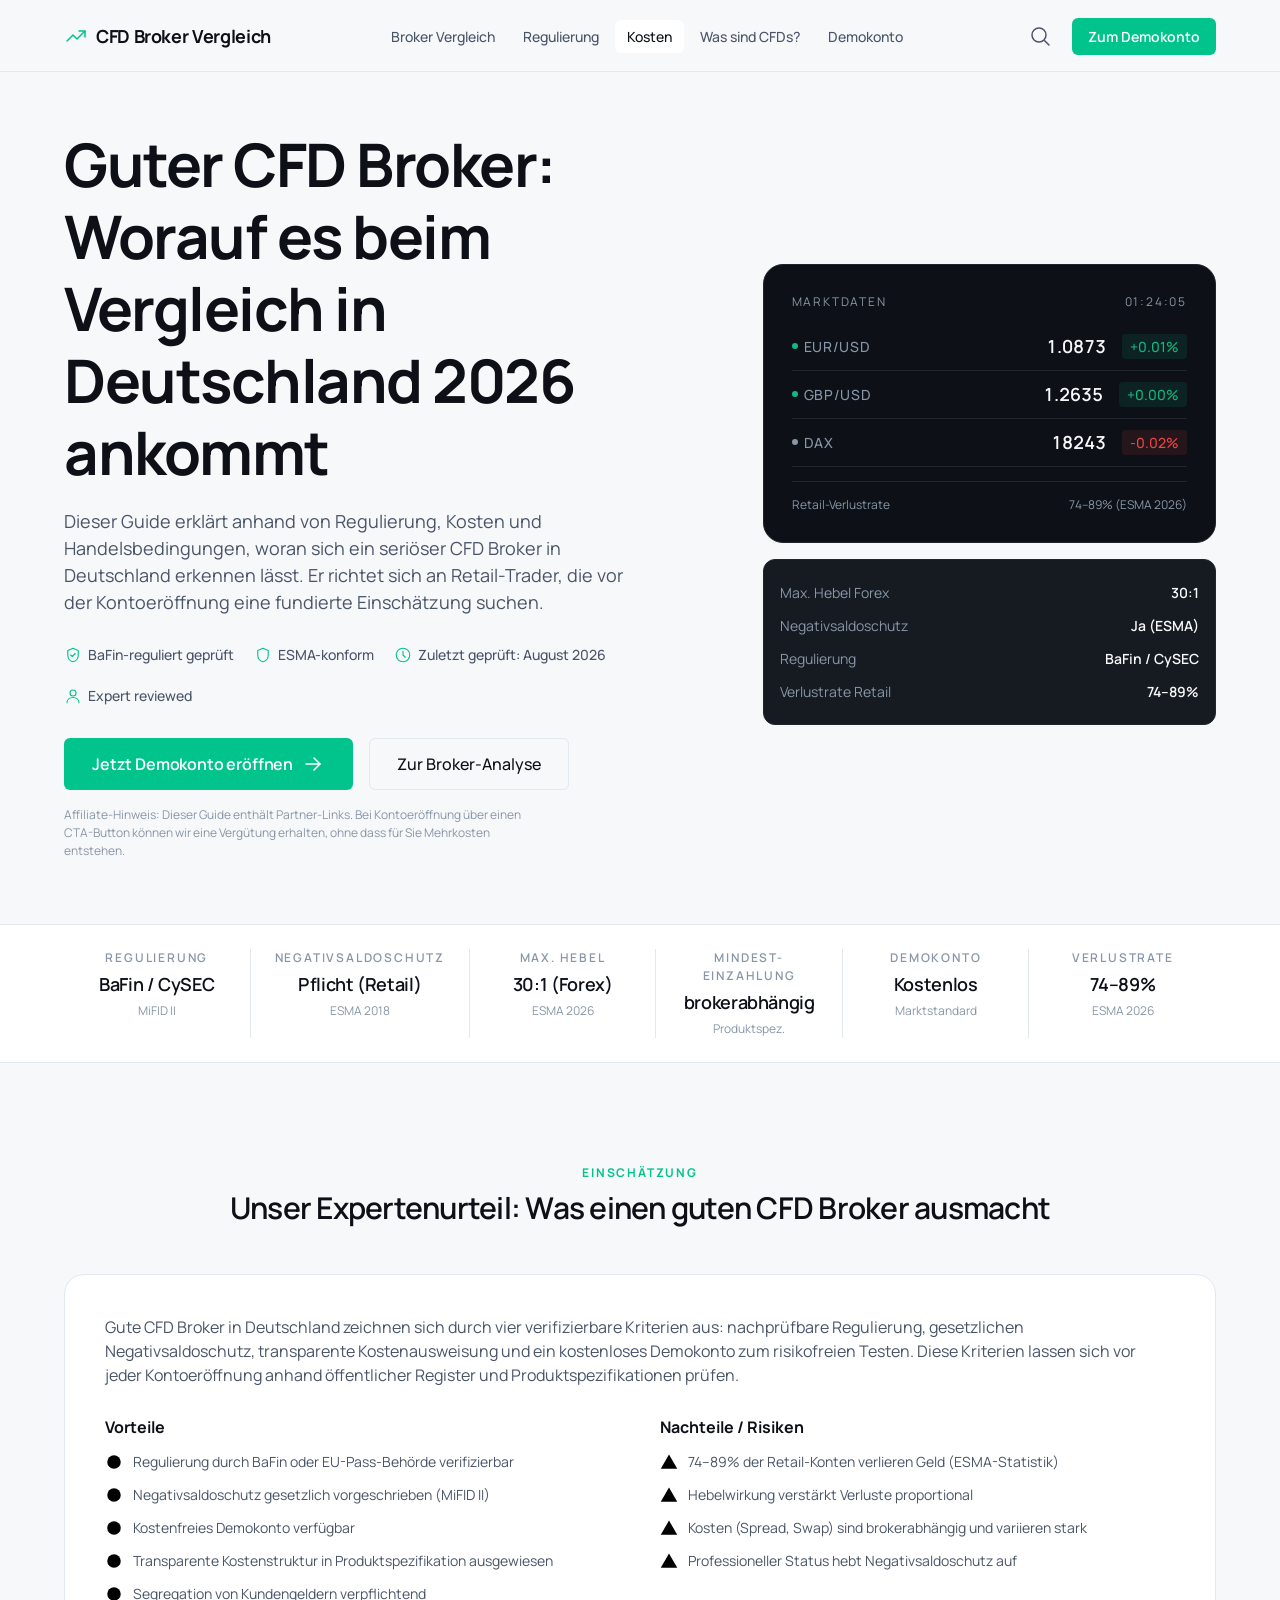
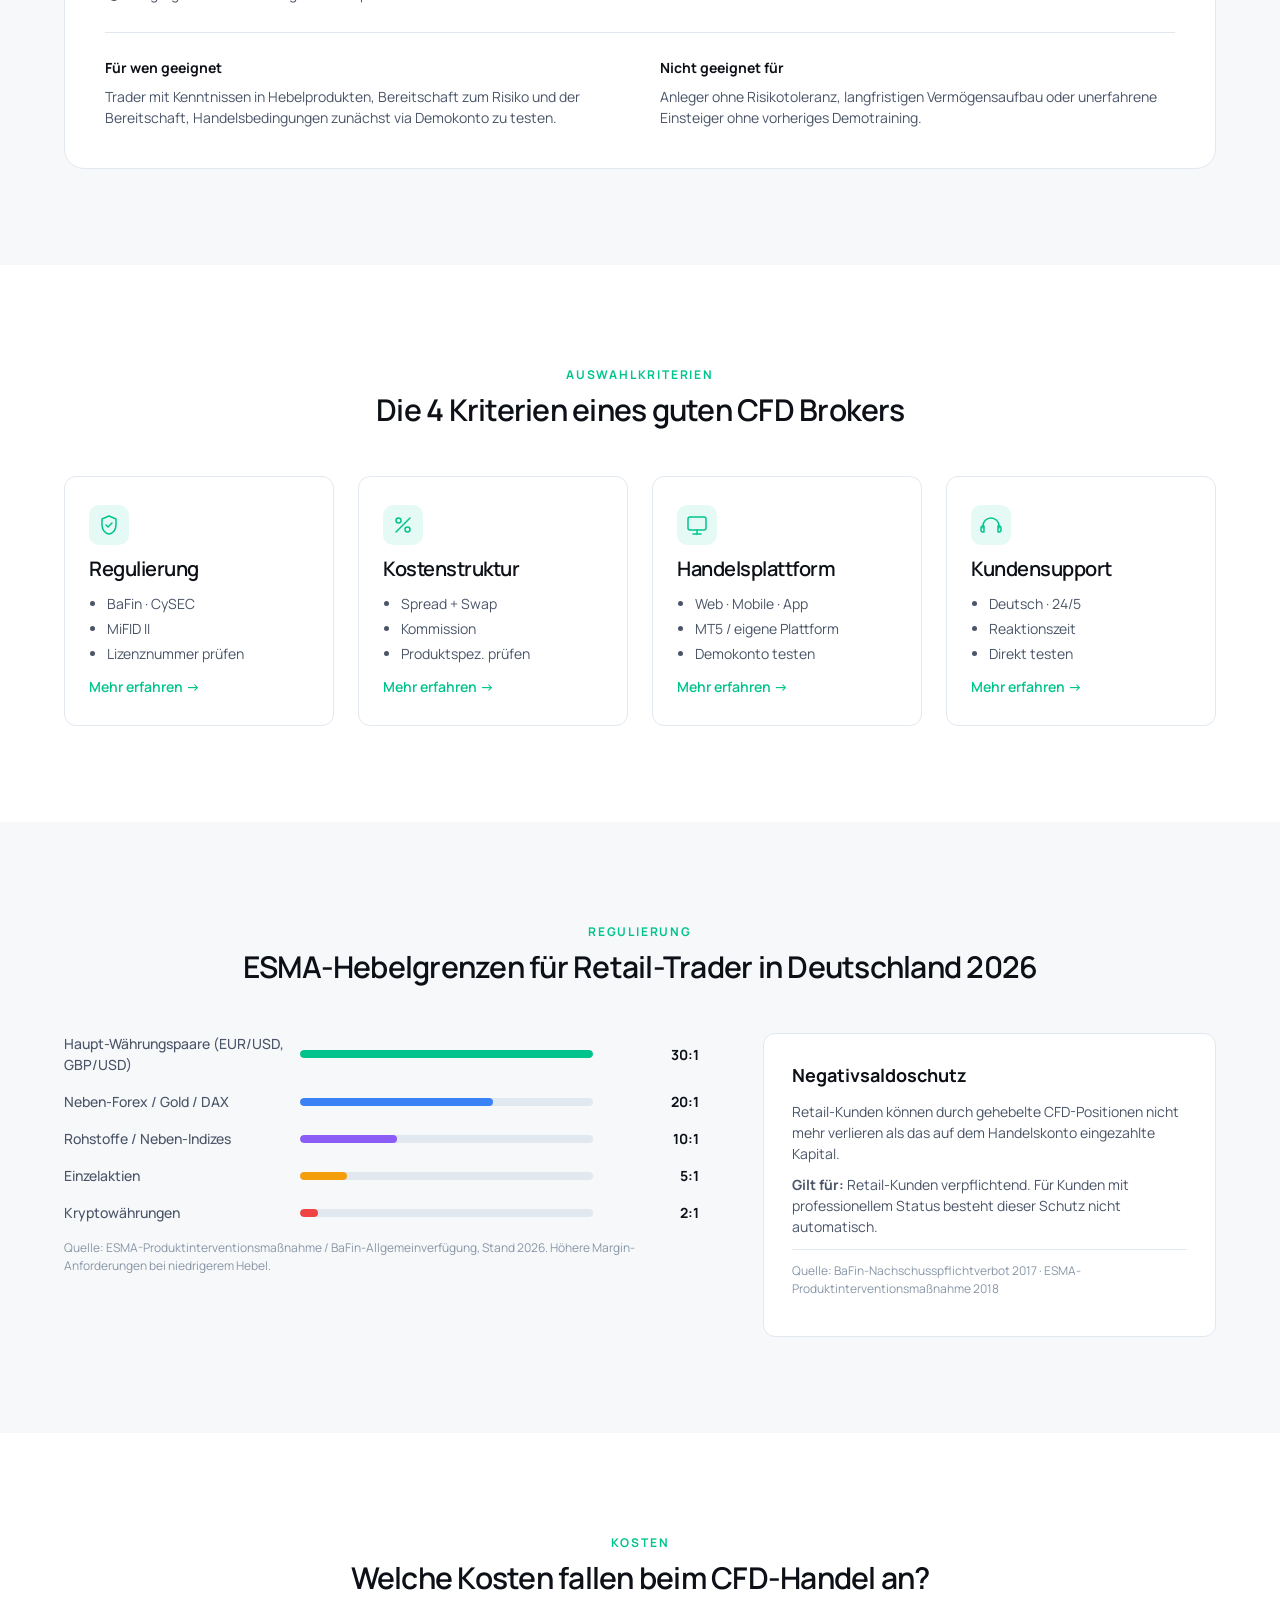
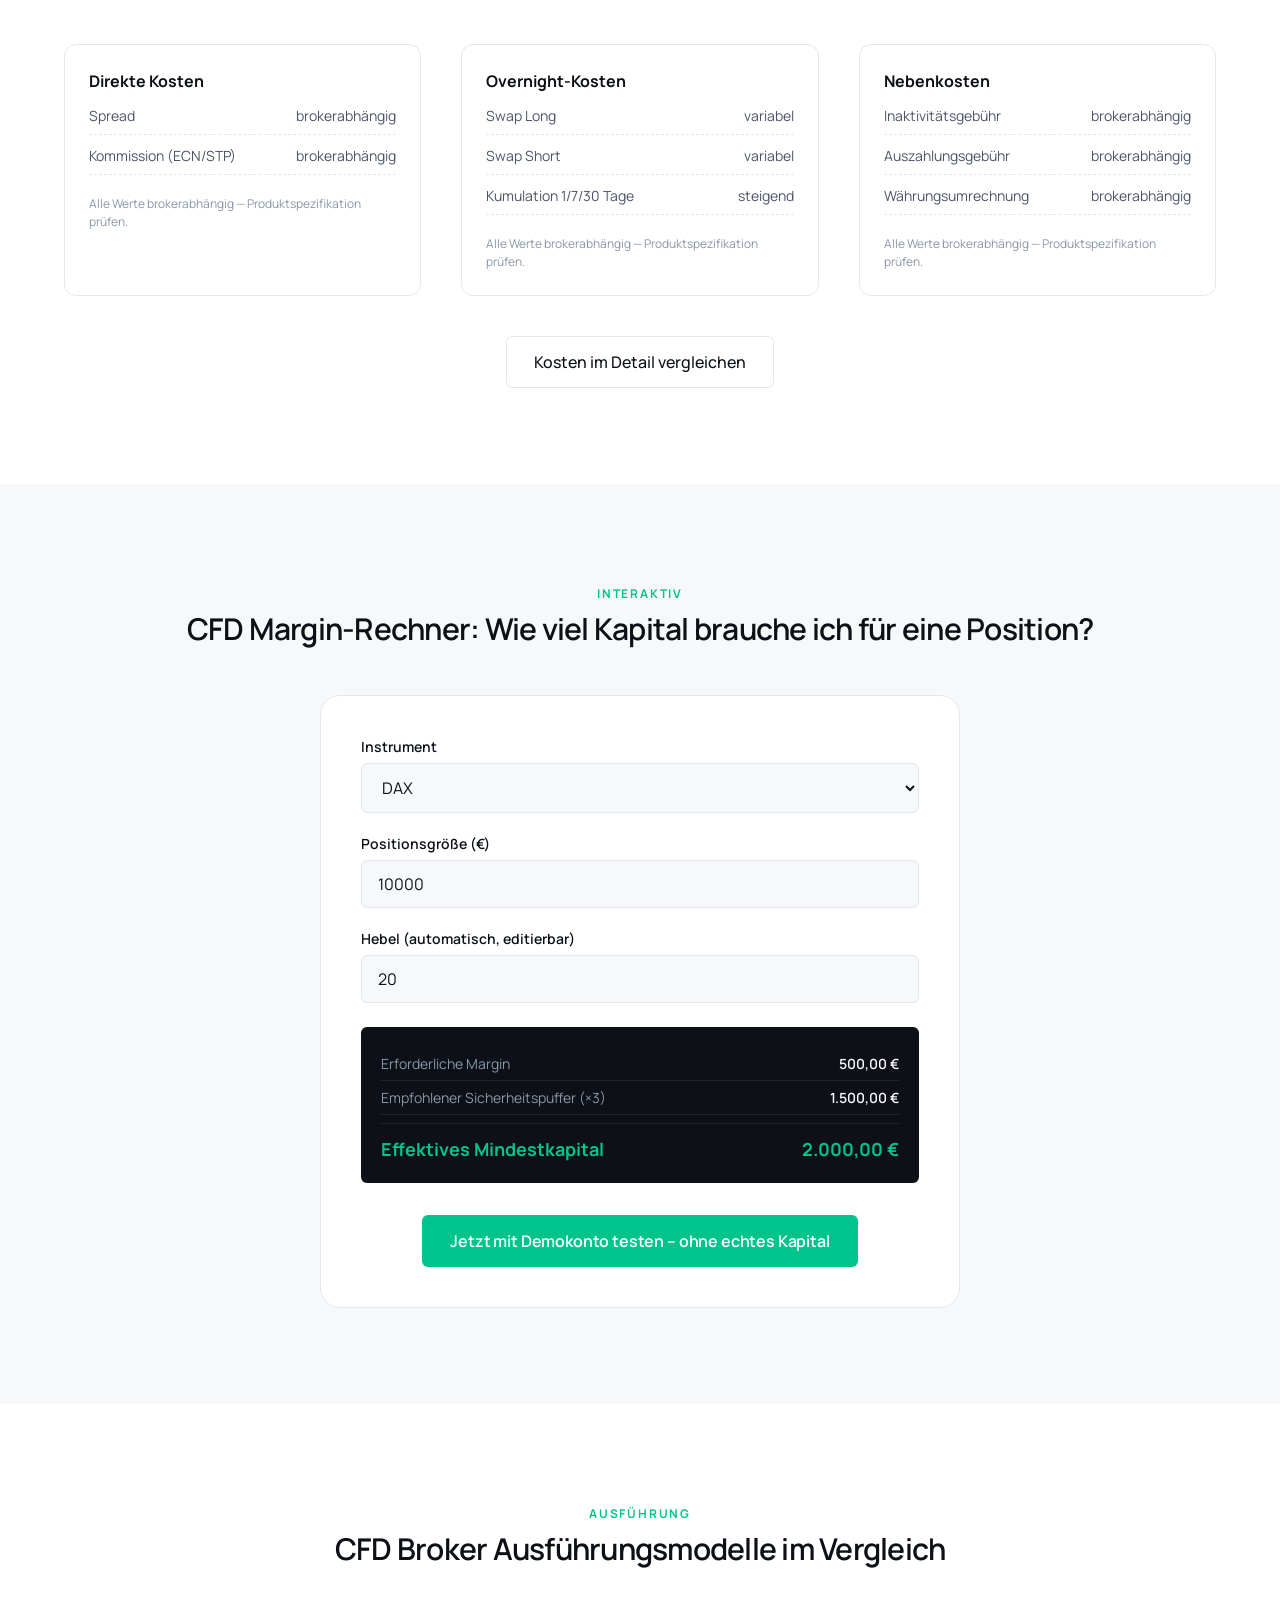
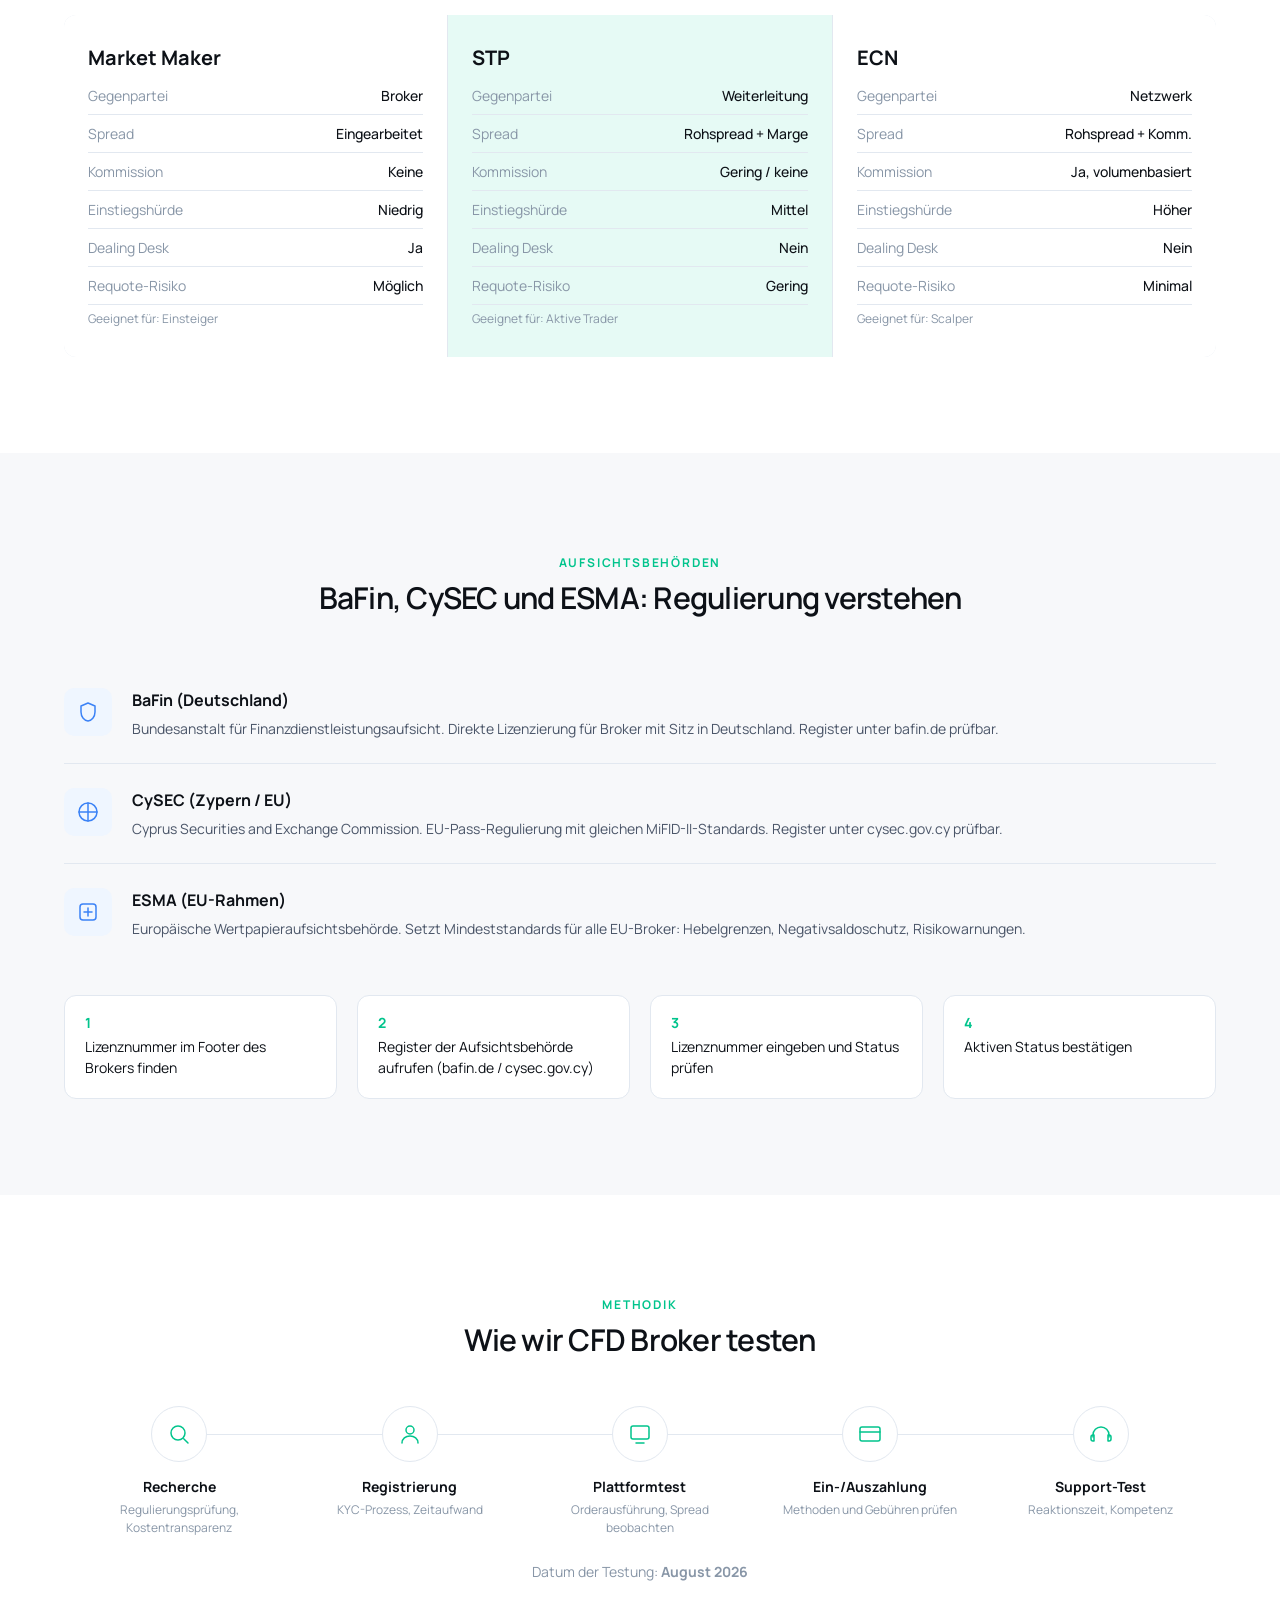
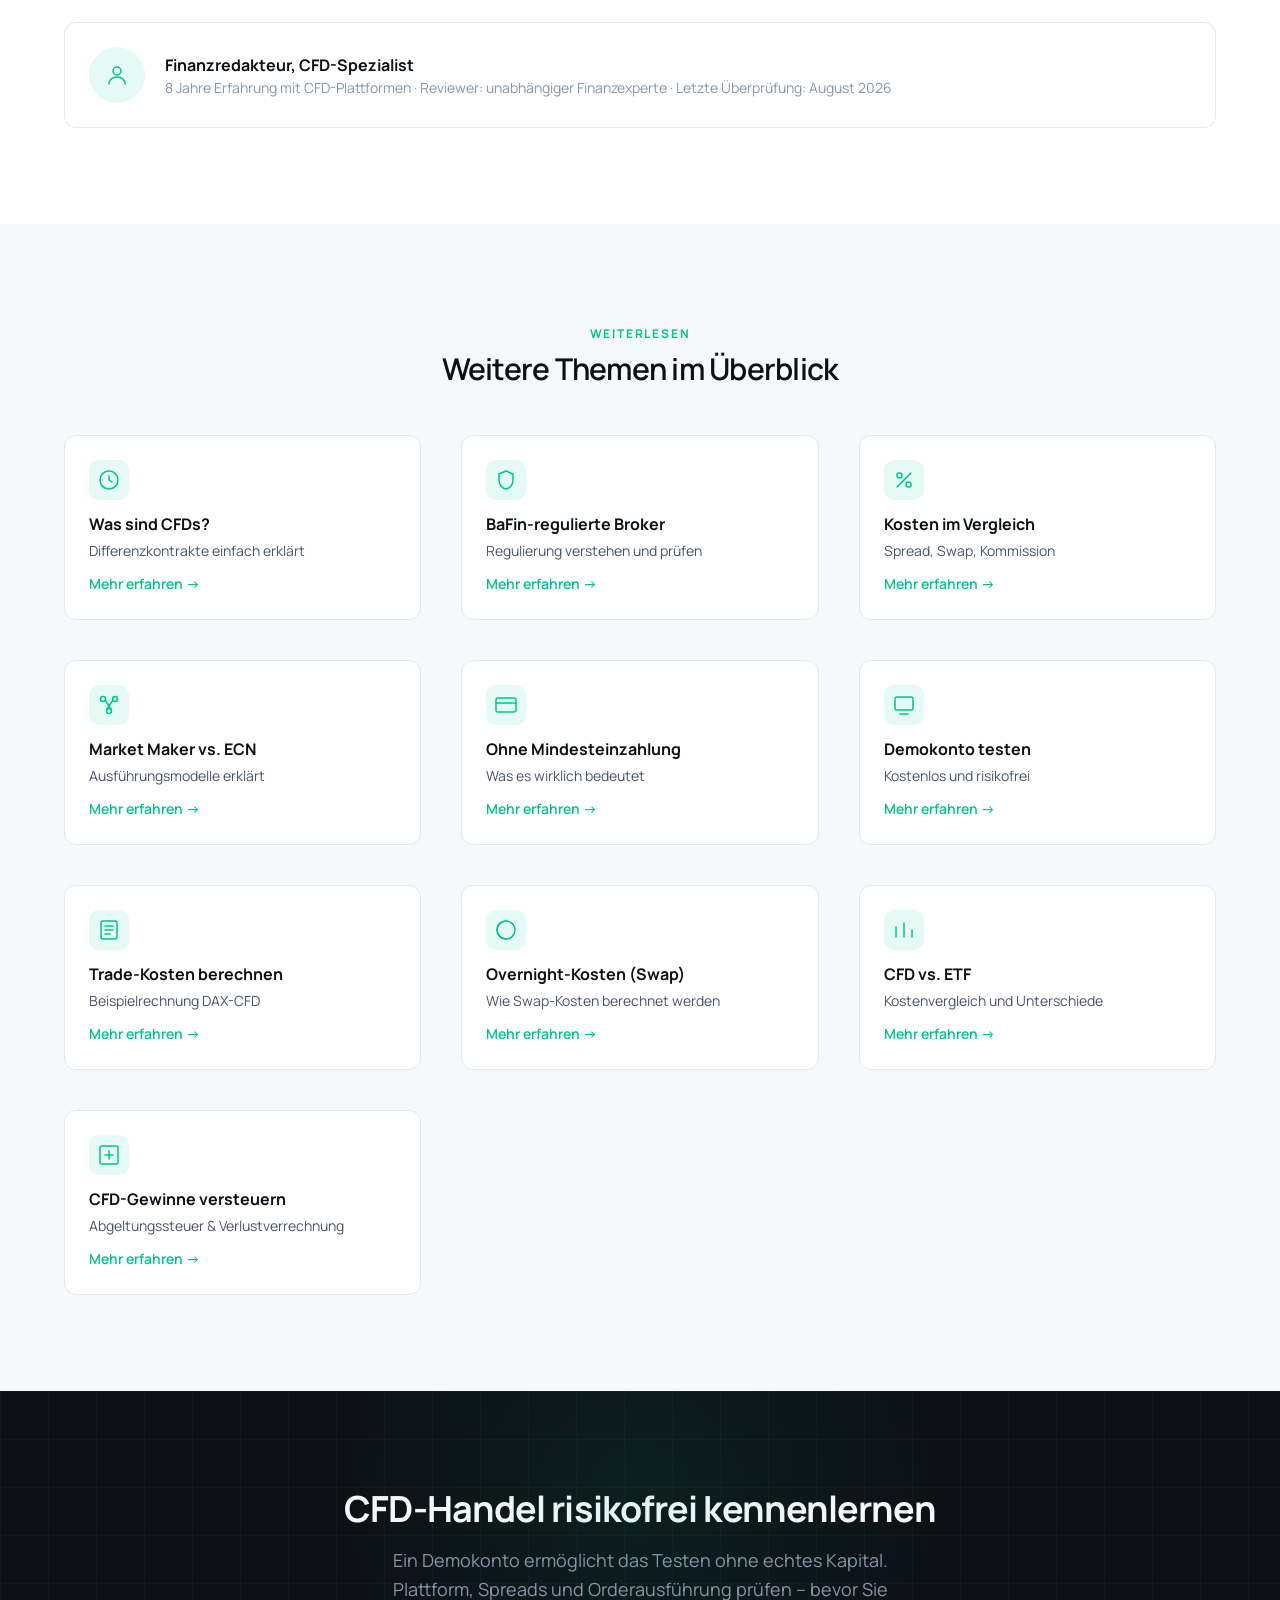
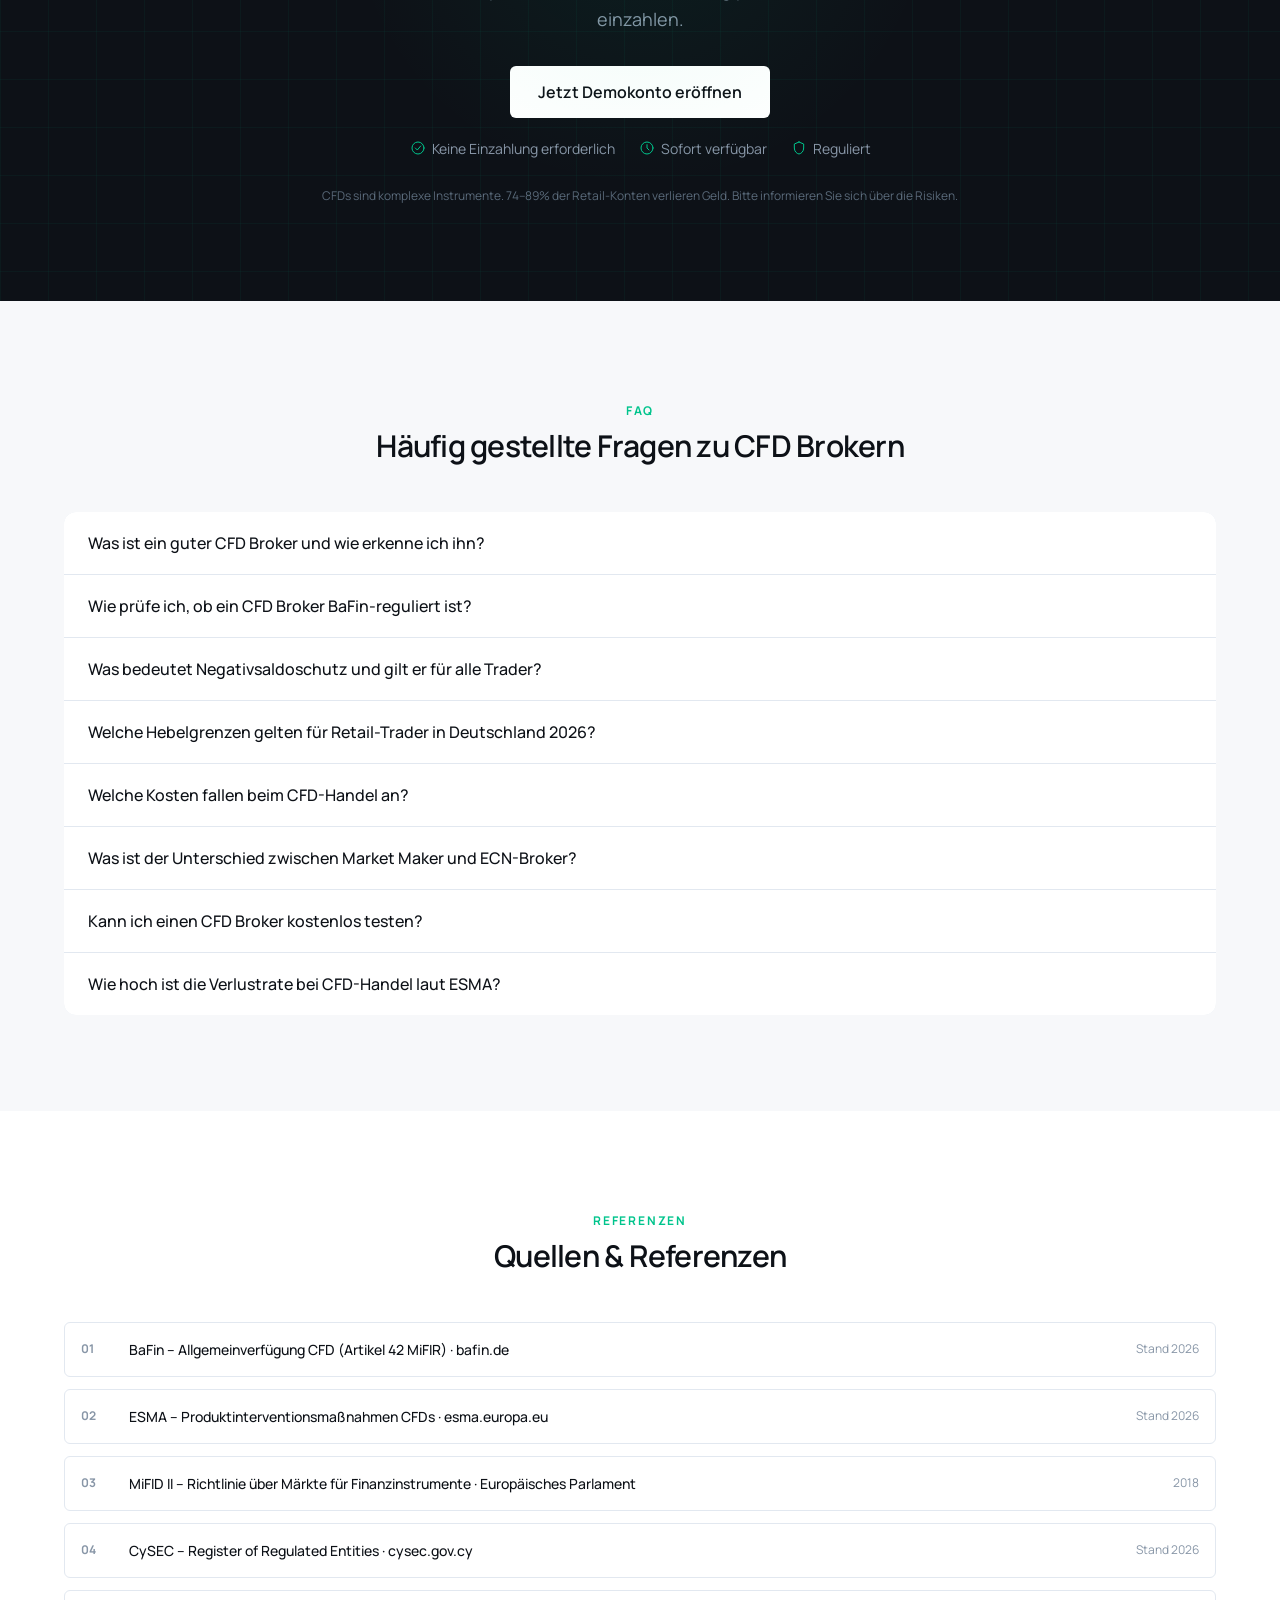
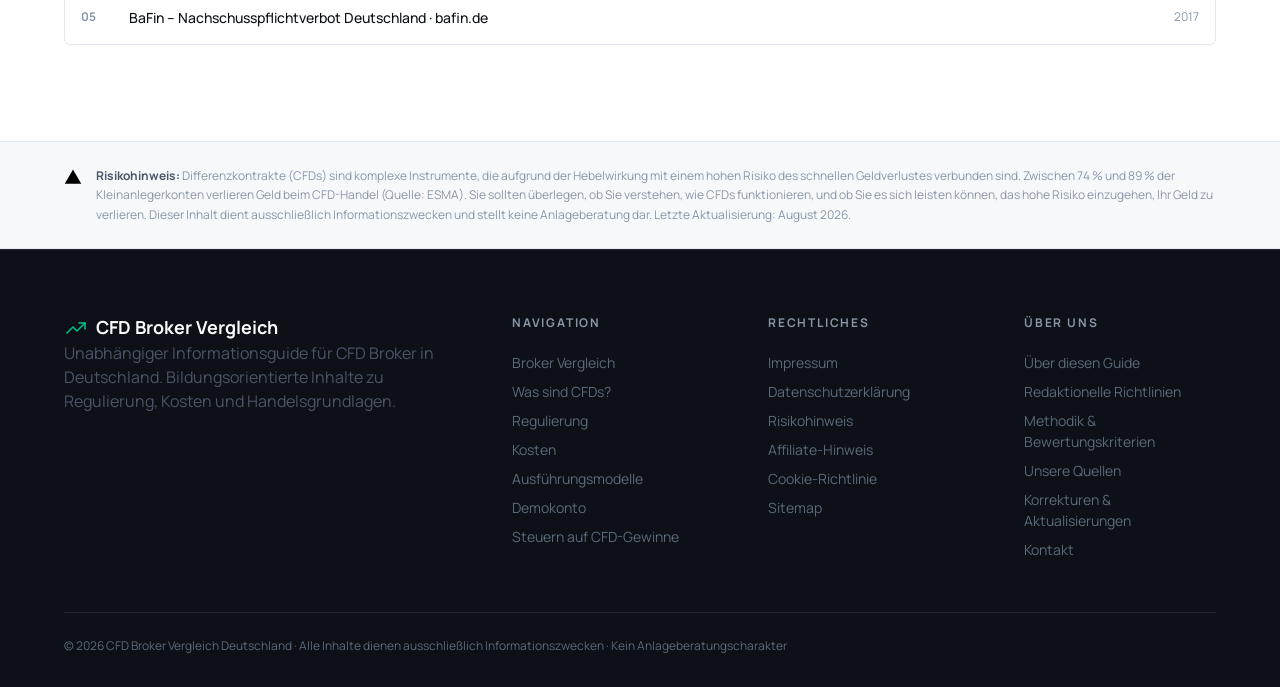
==== index.html @ b086d4bd "Initial site upload Co-Authored-By: Claude Opus 5.5 <noreply@anthropic.com>" ====
<!DOCTYPE html>
<html lang="de">
<head>
<meta charset="UTF-8">
<meta name="viewport" content="width=device-width, initial-scale=1">
<title>CFD Broker Vergleich Deutschland 2026 – Regulierung, Kosten & Sicherheit</title>
<meta name="description" content="Guter CFD Broker 2026: unabhängiger Vergleich zu BaFin/ESMA-Regulierung, Kosten und Auswahlkriterien für Retail-Trader in Deutschland.">
<link rel="canonical" href="https://guter-cfd-broker.de/">
<link rel="icon" type="image/svg+xml" href="favicon.svg">

<meta property="og:title" content="Guter CFD Broker: Worauf es beim Vergleich in Deutschland 2026 ankommt">
<meta property="og:description" content="Unabhängiger Informationsguide zu BaFin/ESMA-Regulierung, Kosten und Auswahlkriterien für CFD Broker in Deutschland.">
<meta property="og:type" content="website">
<meta property="og:locale" content="de_DE">
<meta property="og:url" content="https://guter-cfd-broker.de/">

<link rel="preconnect" href="https://fonts.googleapis.com">
<link rel="preconnect" href="https://fonts.gstatic.com" crossorigin>
<link rel="stylesheet" href="assets/style.css">

<script type="application/ld+json">
{
  "@context": "https://schema.org",
  "@type": "Organization",
  "name": "CFD Broker Vergleich Deutschland",
  "url": "https://guter-cfd-broker.de/",
  "description": "Unabhängiger Informationsguide für CFD Broker in Deutschland. Bildungsorientierte Inhalte zu Regulierung, Kosten und Handelsgrundlagen.",
  "foundingDate": "2026",
  "areaServed": "DE",
  "inLanguage": "de"
}
</script>
<script type="application/ld+json">
{
  "@context": "https://schema.org",
  "@type": "WebPage",
  "name": "Guter CFD Broker – Vergleich Deutschland 2026",
  "url": "https://guter-cfd-broker.de/",
  "description": "Guter CFD Broker 2026: unabhängiger Vergleich zu BaFin/ESMA-Regulierung, Kosten und Auswahlkriterien für Retail-Trader in Deutschland.",
  "inLanguage": "de",
  "datePublished": "2026-01-01",
  "dateModified": "2026-08-28",
  "author": {
    "@type": "Organization",
    "name": "CFD Broker Vergleich Deutschland"
  }
}
</script>
<script type="application/ld+json">
{
  "@context": "https://schema.org",
  "@type": "FAQPage",
  "mainEntity": [
    {
      "@type": "Question",
      "name": "Was ist ein guter CFD Broker und wie erkenne ich ihn?",
      "acceptedAnswer": { "@type": "Answer", "text": "Ein guter CFD Broker verfügt über eine nachprüfbare Regulierung durch BaFin oder eine EU-Pass-Behörde wie CySEC, bietet gesetzlichen Negativsaldoschutz nach MiFID II, stellt ein kostenloses Demokonto zur Verfügung und weist alle Kosten (Spread, Kommission, Swap) transparent in der Produktspezifikation aus. Kundengelder müssen getrennt vom Firmenvermögen verwahrt werden (Segregation)." }
    },
    {
      "@type": "Question",
      "name": "Wie prüfe ich, ob ein CFD Broker BaFin-reguliert ist?",
      "acceptedAnswer": { "@type": "Answer", "text": "Die Lizenznummer steht meist im Footer der Broker-Website oder in den rechtlichen Dokumenten. Diese Nummer kann direkt im öffentlichen Unternehmensregister auf bafin.de eingegeben werden. Dort lässt sich der aktive Zulassungsstatus einsehen. Bei EU-Pass-Brokern erfolgt die Prüfung analog im Register der Herkunftsbehörde, z. B. cysec.gov.cy." }
    },
    {
      "@type": "Question",
      "name": "Was bedeutet Negativsaldoschutz und gilt er für alle Trader?",
      "acceptedAnswer": { "@type": "Answer", "text": "Negativsaldoschutz bedeutet, dass ein Retail-Kunde nicht mehr verlieren kann als das eingezahlte Kapital auf seinem Handelskonto. Er ist seit der ESMA-Produktinterventionsmaßnahme 2018 und dem deutschen Nachschusspflichtverbot von 2017 für Retail-Kunden verpflichtend. Für Kunden mit professionellem Status gilt dieser Schutz nicht automatisch." }
    },
    {
      "@type": "Question",
      "name": "Welche Hebelgrenzen gelten für Retail-Trader in Deutschland 2026?",
      "acceptedAnswer": { "@type": "Answer", "text": "Nach ESMA-Vorgaben und BaFin-Allgemeinverfügung gilt für Haupt-Währungspaare ein maximaler Hebel von 30:1, für Neben-Währungspaare, Gold und Hauptindizes 20:1, für sonstige Rohstoffe und Neben-Indizes 10:1, für Einzelaktien 5:1 und für Kryptowährungen 2:1. Höhere Hebel sind nur für Kunden mit professionellem Status möglich." }
    },
    {
      "@type": "Question",
      "name": "Welche Kosten fallen beim CFD-Handel an?",
      "acceptedAnswer": { "@type": "Answer", "text": "Zu den direkten Kosten zählen Spread und ggf. Kommission (bei ECN/STP-Modellen). Bei über Nacht gehaltenen Positionen fallen zusätzlich Swap- bzw. Overnight-Kosten an, die je nach Long- oder Short-Position unterschiedlich ausfallen. Hinzu können brokerabhängige Nebenkosten wie Inaktivitätsgebühren, Auszahlungsgebühren oder Währungsumrechnungskosten kommen." }
    },
    {
      "@type": "Question",
      "name": "Was ist der Unterschied zwischen Market Maker und ECN-Broker?",
      "acceptedAnswer": { "@type": "Answer", "text": "Ein Market Maker tritt selbst als Gegenpartei auf und arbeitet den Spread in den Kurs ein, meist ohne separate Kommission. Ein ECN-Broker leitet Orders in ein Netzwerk weiter, berechnet dafür einen Rohspread plus volumenbasierte Kommission und hat in der Regel kein Dealing Desk. STP-Broker liegen dazwischen: Weiterleitung an Liquiditätsanbieter mit Marge auf den Rohspread." }
    },
    {
      "@type": "Question",
      "name": "Kann ich einen CFD Broker kostenlos testen?",
      "acceptedAnswer": { "@type": "Answer", "text": "Ja, seriöse CFD Broker bieten in der Regel ein kostenloses Demokonto mit virtuellem Kapital an. Damit lassen sich Handelsplattform, Orderausführung und Spreads unter realen Marktbedingungen prüfen, ohne echtes Kapital einzusetzen. Ein Demokonto ersetzt jedoch keine eigene Risikoprüfung vor dem Handel mit echtem Geld." }
    },
    {
      "@type": "Question",
      "name": "Wie hoch ist die Verlustrate bei CFD-Handel laut ESMA?",
      "acceptedAnswer": { "@type": "Answer", "text": "Laut ESMA-Statistiken verlieren zwischen 74 % und 89 % der Retail-CFD-Konten Geld. Diese Quote wird von Brokern in ihren Pflichtangaben veröffentlicht und variiert je nach Anbieter, etwa zwischen rund 74 % und über 89 %. Die Hebelwirkung ist der wesentliche Faktor, der Verluste proportional verstärkt." }
    }
  ]
}
</script>
</head>
<body>

<header class="site-header" id="site-header">
  <div class="container header-inner">
    <a href="#top" class="site-logo" aria-label="Startseite">
      <svg class="icon" viewBox="0 0 24 24" aria-hidden="true"><path d="M3 17l6-6 4 4 8-8"/><path d="M15 7h6v6"/></svg>
      CFD Broker Vergleich
    </a>
    <nav class="main-nav" aria-label="Hauptnavigation">
      <a href="#vergleich">Broker Vergleich</a>
      <a href="#regulierung">Regulierung</a>
      <a href="#kosten">Kosten</a>
      <a href="/was-sind-cfds">Was sind CFDs?</a>
      <a href="/cfd-demokonto-broker-testen">Demokonto</a>
    </nav>
    <div class="header-actions">
      <button class="icon-btn" aria-label="Suche öffnen">
        <svg class="icon" viewBox="0 0 24 24" aria-hidden="true"><circle cx="11" cy="11" r="7"/><path d="M21 21l-4.3-4.3"/></svg>
      </button>
      <a class="btn-header" href="https://libertex.com/de/" rel="sponsored noopener" target="_blank">Zum Demokonto</a>
    </div>
  </div>
</header>

<main id="top">

<!-- HERO -->
<section class="section hero" aria-labelledby="hero-heading">
  <div class="container hero-grid">
    <div class="fade-in visible">
      <h1 id="hero-heading">Guter CFD Broker: Worauf es beim Vergleich in Deutschland 2026 ankommt</h1>
      <p class="hero-sub">Dieser Guide erklärt anhand von Regulierung, Kosten und Handelsbedingungen, woran sich ein seriöser CFD Broker in Deutschland erkennen lässt. Er richtet sich an Retail-Trader, die vor der Kontoeröffnung eine fundierte Einschätzung suchen.</p>
      <div class="trust-bar" role="list">
        <span class="trust-badge" role="listitem"><svg class="icon" viewBox="0 0 24 24" aria-hidden="true"><path d="M12 3l7 3v6c0 5-3.4 8.4-7 9-3.6-.6-7-4-7-9V6l7-3z"/><path d="M9 12l2 2 4-4"/></svg>BaFin-reguliert geprüft</span>
        <span class="trust-badge" role="listitem"><svg class="icon" viewBox="0 0 24 24" aria-hidden="true"><path d="M12 3l7 3v6c0 5-3.4 8.4-7 9-3.6-.6-7-4-7-9V6l7-3z"/></svg>ESMA-konform</span>
        <span class="trust-badge" role="listitem"><svg class="icon" viewBox="0 0 24 24" aria-hidden="true"><circle cx="12" cy="12" r="9"/><path d="M12 7v5l3 3"/></svg>Zuletzt geprüft: August 2026</span>
        <span class="trust-badge" role="listitem"><svg class="icon" viewBox="0 0 24 24" aria-hidden="true"><circle cx="12" cy="8" r="4"/><path d="M4 21c0-4.4 3.6-7 8-7s8 2.6 8 7"/></svg>Expert reviewed</span>
      </div>
      <div class="hero-ctas">
        <a class="btn-primary" href="https://libertex.com/de/" rel="sponsored noopener" target="_blank">
          Jetzt Demokonto eröffnen
          <svg class="icon" viewBox="0 0 24 24" width="18" height="18" aria-hidden="true"><path d="M5 12h14"/><path d="M13 6l6 6-6 6"/></svg>
        </a>
        <a class="btn-secondary" href="#vergleich">Zur Broker-Analyse</a>
      </div>
      <p class="affiliate-disclosure">Affiliate-Hinweis: Dieser Guide enthält Partner-Links. Bei Kontoeröffnung über einen CTA-Button können wir eine Vergütung erhalten, ohne dass für Sie Mehrkosten entstehen.</p>
    </div>

    <div class="fade-in visible">
      <div class="ticker-card" role="region" aria-labelledby="ticker-heading">
        <div class="ticker-head">
          <span id="ticker-heading">Marktdaten</span>
          <span id="ticker-clock">--:--:--</span>
        </div>
        <div class="ticker-row" id="row-eurusd">
          <span class="ticker-pair"><span class="live-dot" aria-hidden="true"></span>EUR/USD</span>
          <span class="ticker-price" id="price-eurusd">1.0872</span>
          <span class="ticker-change up" id="change-eurusd">+0.00%</span>
        </div>
        <div class="ticker-row" id="row-gbpusd">
          <span class="ticker-pair"><span class="live-dot" aria-hidden="true"></span>GBP/USD</span>
          <span class="ticker-price" id="price-gbpusd">1.2634</span>
          <span class="ticker-change up" id="change-gbpusd">+0.00%</span>
        </div>
        <div class="ticker-row" id="row-dax">
          <span class="ticker-pair"><span class="sim-dot" aria-hidden="true"></span>DAX</span>
          <span class="ticker-price" id="price-dax">18.247</span>
          <span class="ticker-change up" id="change-dax">+0.00%</span>
        </div>
        <div class="ticker-foot">
          <span>Retail-Verlustrate</span>
          <span>74–89% (ESMA 2026)</span>
        </div>
      </div>
      <div class="data-key-card">
        <div class="data-key-row"><span>Max. Hebel Forex</span><strong>30:1</strong></div>
        <div class="data-key-row"><span>Negativsaldoschutz</span><strong>Ja (ESMA)</strong></div>
        <div class="data-key-row"><span>Regulierung</span><strong>BaFin / CySEC</strong></div>
        <div class="data-key-row"><span>Verlustrate Retail</span><strong>74–89%</strong></div>
      </div>
    </div>
  </div>
</section>

<!-- QUICK FACTS -->
<div class="quick-facts" role="region" aria-label="Quick Facts">
  <div class="container">
    <div class="quick-facts-grid">
      <div class="quick-fact-item"><span class="quick-fact-label">Regulierung</span><span class="quick-fact-value">BaFin / CySEC</span><span class="quick-fact-source">MiFID II</span></div>
      <div class="quick-fact-item"><span class="quick-fact-label">Negativsaldoschutz</span><span class="quick-fact-value">Pflicht (Retail)</span><span class="quick-fact-source">ESMA 2018</span></div>
      <div class="quick-fact-item"><span class="quick-fact-label">Max. Hebel</span><span class="quick-fact-value">30:1 (Forex)</span><span class="quick-fact-source">ESMA 2026</span></div>
      <div class="quick-fact-item"><span class="quick-fact-label">Mindest-Einzahlung</span><span class="quick-fact-value">brokerabhängig</span><span class="quick-fact-source">Produktspez.</span></div>
      <div class="quick-fact-item"><span class="quick-fact-label">Demokonto</span><span class="quick-fact-value">Kostenlos</span><span class="quick-fact-source">Marktstandard</span></div>
      <div class="quick-fact-item"><span class="quick-fact-label">Verlustrate</span><span class="quick-fact-value">74–89%</span><span class="quick-fact-source">ESMA 2026</span></div>
    </div>
  </div>
</div>

<!-- EXPERT VERDICT -->
<section class="section" id="vergleich" aria-labelledby="verdict-heading">
  <div class="container">
    <div class="section-title fade-in">
      <span class="eyebrow">Einschätzung</span>
      <h2 id="verdict-heading">Unser Expertenurteil: Was einen guten CFD Broker ausmacht</h2>
    </div>
    <div class="verdict-card fade-in">
      <p>Gute CFD Broker in Deutschland zeichnen sich durch vier verifizierbare Kriterien aus: nachprüfbare Regulierung, gesetzlichen Negativsaldoschutz, transparente Kostenausweisung und ein kostenloses Demokonto zum risikofreien Testen. Diese Kriterien lassen sich vor jeder Kontoeröffnung anhand öffentlicher Register und Produktspezifikationen prüfen.</p>
      <div class="verdict-cols">
        <div>
          <h4 style="margin-bottom:12px;">Vorteile</h4>
          <ul>
            <li><svg class="check-icon" viewBox="0 0 24 24"><circle cx="12" cy="12" r="9"/><path d="M8 12l3 3 5-6"/></svg>Regulierung durch BaFin oder EU-Pass-Behörde verifizierbar</li>
            <li><svg class="check-icon" viewBox="0 0 24 24"><circle cx="12" cy="12" r="9"/><path d="M8 12l3 3 5-6"/></svg>Negativsaldoschutz gesetzlich vorgeschrieben (MiFID II)</li>
            <li><svg class="check-icon" viewBox="0 0 24 24"><circle cx="12" cy="12" r="9"/><path d="M8 12l3 3 5-6"/></svg>Kostenfreies Demokonto verfügbar</li>
            <li><svg class="check-icon" viewBox="0 0 24 24"><circle cx="12" cy="12" r="9"/><path d="M8 12l3 3 5-6"/></svg>Transparente Kostenstruktur in Produktspezifikation ausgewiesen</li>
            <li><svg class="check-icon" viewBox="0 0 24 24"><circle cx="12" cy="12" r="9"/><path d="M8 12l3 3 5-6"/></svg>Segregation von Kundengeldern verpflichtend</li>
          </ul>
        </div>
        <div>
          <h4 style="margin-bottom:12px;">Nachteile / Risiken</h4>
          <ul>
            <li><svg class="warn-icon" viewBox="0 0 24 24"><path d="M12 2L1 21h22L12 2z"/><path d="M12 9v5"/></svg>74–89% der Retail-Konten verlieren Geld (ESMA-Statistik)</li>
            <li><svg class="warn-icon" viewBox="0 0 24 24"><path d="M12 2L1 21h22L12 2z"/><path d="M12 9v5"/></svg>Hebelwirkung verstärkt Verluste proportional</li>
            <li><svg class="warn-icon" viewBox="0 0 24 24"><path d="M12 2L1 21h22L12 2z"/><path d="M12 9v5"/></svg>Kosten (Spread, Swap) sind brokerabhängig und variieren stark</li>
            <li><svg class="warn-icon" viewBox="0 0 24 24"><path d="M12 2L1 21h22L12 2z"/><path d="M12 9v5"/></svg>Professioneller Status hebt Negativsaldoschutz auf</li>
          </ul>
        </div>
      </div>
      <div class="verdict-fit">
        <div>
          <h4>Für wen geeignet</h4>
          <p>Trader mit Kenntnissen in Hebelprodukten, Bereitschaft zum Risiko und der Bereitschaft, Handelsbedingungen zunächst via Demokonto zu testen.</p>
        </div>
        <div>
          <h4>Nicht geeignet für</h4>
          <p>Anleger ohne Risikotoleranz, langfristigen Vermögensaufbau oder unerfahrene Einsteiger ohne vorheriges Demotraining.</p>
        </div>
      </div>
    </div>
  </div>
</section>

<!-- 4 KRITERIEN -->
<section class="section section-alt" aria-labelledby="kriterien-heading">
  <div class="container">
    <div class="section-title fade-in">
      <span class="eyebrow">Auswahlkriterien</span>
      <h2 id="kriterien-heading">Die 4 Kriterien eines guten CFD Brokers</h2>
    </div>
    <div class="grid-4">
      <div class="card-criterion fade-in">
        <div class="card-icon"><svg class="icon" viewBox="0 0 24 24"><path d="M12 3l7 3v6c0 5-3.4 8.4-7 9-3.6-.6-7-4-7-9V6l7-3z"/><path d="M9 12l2 2 4-4"/></svg></div>
        <h3>Regulierung</h3>
        <ul><li>BaFin · CySEC</li><li>MiFID II</li><li>Lizenznummer prüfen</li></ul>
        <a class="criterion-link" href="#regulierung">Mehr erfahren →</a>
      </div>
      <div class="card-criterion fade-in">
        <div class="card-icon"><svg class="icon" viewBox="0 0 24 24"><path d="M19 5L5 19"/><circle cx="7.5" cy="7.5" r="2.5"/><circle cx="16.5" cy="16.5" r="2.5"/></svg></div>
        <h3>Kostenstruktur</h3>
        <ul><li>Spread + Swap</li><li>Kommission</li><li>Produktspez. prüfen</li></ul>
        <a class="criterion-link" href="#kosten">Mehr erfahren →</a>
      </div>
      <div class="card-criterion fade-in">
        <div class="card-icon"><svg class="icon" viewBox="0 0 24 24"><rect x="3" y="4" width="18" height="13" rx="2"/><path d="M8 21h8"/><path d="M12 17v4"/></svg></div>
        <h3>Handelsplattform</h3>
        <ul><li>Web · Mobile · App</li><li>MT5 / eigene Plattform</li><li>Demokonto testen</li></ul>
        <a class="criterion-link" href="/cfd-demokonto-broker-testen">Mehr erfahren →</a>
      </div>
      <div class="card-criterion fade-in">
        <div class="card-icon"><svg class="icon" viewBox="0 0 24 24"><path d="M4 15v-2a8 8 0 0116 0v2"/><path d="M2 15a2 2 0 012-2h1v6H4a2 2 0 01-2-2v-2z"/><path d="M22 15a2 2 0 00-2-2h-1v6h1a2 2 0 002-2v-2z"/></svg></div>
        <h3>Kundensupport</h3>
        <ul><li>Deutsch · 24/5</li><li>Reaktionszeit</li><li>Direkt testen</li></ul>
        <a class="criterion-link" href="#eeat">Mehr erfahren →</a>
      </div>
    </div>
  </div>
</section>

<!-- ESMA HEBEL -->
<section class="section" id="regulierung" aria-labelledby="hebel-heading">
  <div class="container">
    <div class="section-title fade-in">
      <span class="eyebrow">Regulierung</span>
      <h2 id="hebel-heading">ESMA-Hebelgrenzen für Retail-Trader in Deutschland 2026</h2>
    </div>
    <div class="hebel-wrap">
      <div class="fade-in">
        <div class="hebel-bar-wrap">
          <div class="hebel-row">
            <span class="hebel-label">Haupt-Währungspaare (EUR/USD, GBP/USD)</span>
            <div class="hebel-bar-track"><div class="hebel-bar-fill" data-level="30" style="background:#00C48C;"></div></div>
            <span class="hebel-value">30:1</span>
          </div>
          <div class="hebel-row">
            <span class="hebel-label">Neben-Forex / Gold / DAX</span>
            <div class="hebel-bar-track"><div class="hebel-bar-fill" data-level="20" style="background:#3B82F6;"></div></div>
            <span class="hebel-value">20:1</span>
          </div>
          <div class="hebel-row">
            <span class="hebel-label">Rohstoffe / Neben-Indizes</span>
            <div class="hebel-bar-track"><div class="hebel-bar-fill" data-level="10" style="background:#8B5CF6;"></div></div>
            <span class="hebel-value">10:1</span>
          </div>
          <div class="hebel-row">
            <span class="hebel-label">Einzelaktien</span>
            <div class="hebel-bar-track"><div class="hebel-bar-fill" data-level="5" style="background:#F59E0B;"></div></div>
            <span class="hebel-value">5:1</span>
          </div>
          <div class="hebel-row">
            <span class="hebel-label">Kryptowährungen</span>
            <div class="hebel-bar-track"><div class="hebel-bar-fill" data-level="2" style="background:#EF4444;"></div></div>
            <span class="hebel-value">2:1</span>
          </div>
        </div>
        <p class="hebel-source">Quelle: ESMA-Produktinterventionsmaßnahme / BaFin-Allgemeinverfügung, Stand 2026. Höhere Margin-Anforderungen bei niedrigerem Hebel.</p>
      </div>
      <div class="neg-card fade-in">
        <h4>Negativsaldoschutz</h4>
        <p>Retail-Kunden können durch gehebelte CFD-Positionen nicht mehr verlieren als das auf dem Handelskonto eingezahlte Kapital.</p>
        <p><strong>Gilt für:</strong> Retail-Kunden verpflichtend. Für Kunden mit professionellem Status besteht dieser Schutz nicht automatisch.</p>
        <p class="src">Quelle: BaFin-Nachschusspflichtverbot 2017 · ESMA-Produktinterventionsmaßnahme 2018</p>
      </div>
    </div>
  </div>
</section>

<!-- KOSTEN -->
<section class="section section-alt" id="kosten" aria-labelledby="kosten-heading">
  <div class="container">
    <div class="section-title fade-in">
      <span class="eyebrow">Kosten</span>
      <h2 id="kosten-heading">Welche Kosten fallen beim CFD-Handel an?</h2>
    </div>
    <div class="grid-3">
      <div class="kosten-col fade-in">
        <h4>Direkte Kosten</h4>
        <ul>
          <li><span>Spread</span><span>brokerabhängig</span></li>
          <li><span>Kommission (ECN/STP)</span><span>brokerabhängig</span></li>
        </ul>
        <p class="kosten-note">Alle Werte brokerabhängig — Produktspezifikation prüfen.</p>
      </div>
      <div class="kosten-col fade-in">
        <h4>Overnight-Kosten</h4>
        <ul>
          <li><span>Swap Long</span><span>variabel</span></li>
          <li><span>Swap Short</span><span>variabel</span></li>
          <li><span>Kumulation 1/7/30 Tage</span><span>steigend</span></li>
        </ul>
        <p class="kosten-note">Alle Werte brokerabhängig — Produktspezifikation prüfen.</p>
      </div>
      <div class="kosten-col fade-in">
        <h4>Nebenkosten</h4>
        <ul>
          <li><span>Inaktivitätsgebühr</span><span>brokerabhängig</span></li>
          <li><span>Auszahlungsgebühr</span><span>brokerabhängig</span></li>
          <li><span>Währungsumrechnung</span><span>brokerabhängig</span></li>
        </ul>
        <p class="kosten-note">Alle Werte brokerabhängig — Produktspezifikation prüfen.</p>
      </div>
    </div>
    <div class="kosten-cta fade-in">
      <a class="btn-secondary" href="#rechner">Kosten im Detail vergleichen</a>
    </div>
  </div>
</section>

<!-- CALCULATOR -->
<section class="section" id="rechner" aria-labelledby="calc-heading">
  <div class="container">
    <div class="section-title fade-in">
      <span class="eyebrow">Interaktiv</span>
      <h2 id="calc-heading">CFD Margin-Rechner: Wie viel Kapital brauche ich für eine Position?</h2>
    </div>
    <div class="calc-wrapper fade-in">
      <div class="calc-field">
        <label class="calc-label" for="instrument">Instrument</label>
        <select class="calc-select" id="instrument">
          <option value="DAX">DAX</option>
          <option value="EUR/USD">EUR/USD</option>
          <option value="Gold">Gold</option>
          <option value="Bitcoin">Bitcoin</option>
          <option value="Einzelaktie">Einzelaktie</option>
        </select>
      </div>
      <div class="calc-field">
        <label class="calc-label" for="position">Positionsgröße (€)</label>
        <input class="calc-input" type="number" id="position" value="10000" min="0" step="100">
      </div>
      <div class="calc-field">
        <label class="calc-label" for="hebel">Hebel (automatisch, editierbar)</label>
        <input class="calc-input" type="number" id="hebel" value="20" min="1" max="30" step="1">
      </div>
      <div class="calc-result">
        <div class="calc-result-row"><span>Erforderliche Margin</span><span id="res-margin">– €</span></div>
        <div class="calc-result-row"><span>Empfohlener Sicherheitspuffer (×3)</span><span id="res-puffer">– €</span></div>
        <div class="calc-result-total"><span>Effektives Mindestkapital</span><span id="res-total">– €</span></div>
      </div>
      <div class="calc-cta">
        <a class="btn-primary" href="https://libertex.com/de/" rel="sponsored noopener" target="_blank">Jetzt mit Demokonto testen – ohne echtes Kapital</a>
      </div>
    </div>
  </div>
</section>

<!-- COMPARE MM/STP/ECN -->
<section class="section section-alt" aria-labelledby="compare-heading">
  <div class="container">
    <div class="section-title fade-in">
      <span class="eyebrow">Ausführung</span>
      <h2 id="compare-heading">CFD Broker Ausführungsmodelle im Vergleich</h2>
    </div>
    <div class="compare-cards fade-in">
      <div class="compare-card">
        <div class="compare-card-title">Market Maker</div>
        <div class="compare-row"><span class="compare-row-label">Gegenpartei</span><span class="compare-row-value">Broker</span></div>
        <div class="compare-row"><span class="compare-row-label">Spread</span><span class="compare-row-value">Eingearbeitet</span></div>
        <div class="compare-row"><span class="compare-row-label">Kommission</span><span class="compare-row-value">Keine</span></div>
        <div class="compare-row"><span class="compare-row-label">Einstiegshürde</span><span class="compare-row-value">Niedrig</span></div>
        <div class="compare-row"><span class="compare-row-label">Dealing Desk</span><span class="compare-row-value">Ja</span></div>
        <div class="compare-row"><span class="compare-row-label">Requote-Risiko</span><span class="compare-row-value">Möglich</span></div>
        <span class="badge compare-badge" style="font-size:var(--text-xs);color:var(--color-text-muted);">Geeignet für: Einsteiger</span>
      </div>
      <div class="compare-card featured">
        <div class="compare-card-title">STP</div>
        <div class="compare-row"><span class="compare-row-label">Gegenpartei</span><span class="compare-row-value">Weiterleitung</span></div>
        <div class="compare-row"><span class="compare-row-label">Spread</span><span class="compare-row-value">Rohspread + Marge</span></div>
        <div class="compare-row"><span class="compare-row-label">Kommission</span><span class="compare-row-value">Gering / keine</span></div>
        <div class="compare-row"><span class="compare-row-label">Einstiegshürde</span><span class="compare-row-value">Mittel</span></div>
        <div class="compare-row"><span class="compare-row-label">Dealing Desk</span><span class="compare-row-value">Nein</span></div>
        <div class="compare-row"><span class="compare-row-label">Requote-Risiko</span><span class="compare-row-value">Gering</span></div>
        <span class="badge compare-badge" style="font-size:var(--text-xs);color:var(--color-text-muted);">Geeignet für: Aktive Trader</span>
      </div>
      <div class="compare-card">
        <div class="compare-card-title">ECN</div>
        <div class="compare-row"><span class="compare-row-label">Gegenpartei</span><span class="compare-row-value">Netzwerk</span></div>
        <div class="compare-row"><span class="compare-row-label">Spread</span><span class="compare-row-value">Rohspread + Komm.</span></div>
        <div class="compare-row"><span class="compare-row-label">Kommission</span><span class="compare-row-value">Ja, volumenbasiert</span></div>
        <div class="compare-row"><span class="compare-row-label">Einstiegshürde</span><span class="compare-row-value">Höher</span></div>
        <div class="compare-row"><span class="compare-row-label">Dealing Desk</span><span class="compare-row-value">Nein</span></div>
        <div class="compare-row"><span class="compare-row-label">Requote-Risiko</span><span class="compare-row-value">Minimal</span></div>
        <span class="badge compare-badge" style="font-size:var(--text-xs);color:var(--color-text-muted);">Geeignet für: Scalper</span>
      </div>
    </div>
  </div>
</section>

<!-- REGULIERUNG DEEP DIVE -->
<section class="section" id="aufsichtsbehoerden" aria-labelledby="reg-deep-heading">
  <div class="container">
    <div class="section-title fade-in">
      <span class="eyebrow">Aufsichtsbehörden</span>
      <h2 id="reg-deep-heading">BaFin, CySEC und ESMA: Regulierung verstehen</h2>
    </div>
    <div class="fade-in">
      <div class="reg-block">
        <div class="reg-icon"><svg class="icon" viewBox="0 0 24 24"><path d="M12 3l7 3v6c0 5-3.4 8.4-7 9-3.6-.6-7-4-7-9V6l7-3z"/></svg></div>
        <div>
          <h4>BaFin (Deutschland)</h4>
          <p>Bundesanstalt für Finanzdienstleistungsaufsicht. Direkte Lizenzierung für Broker mit Sitz in Deutschland. Register unter bafin.de prüfbar.</p>
        </div>
      </div>
      <div class="reg-block">
        <div class="reg-icon"><svg class="icon" viewBox="0 0 24 24"><circle cx="12" cy="12" r="9"/><path d="M12 3v18M3 12h18"/></svg></div>
        <div>
          <h4>CySEC (Zypern / EU)</h4>
          <p>Cyprus Securities and Exchange Commission. EU-Pass-Regulierung mit gleichen MiFID-II-Standards. Register unter cysec.gov.cy prüfbar.</p>
        </div>
      </div>
      <div class="reg-block">
        <div class="reg-icon"><svg class="icon" viewBox="0 0 24 24"><rect x="4" y="4" width="16" height="16" rx="3"/><path d="M8 12h8M12 8v8"/></svg></div>
        <div>
          <h4>ESMA (EU-Rahmen)</h4>
          <p>Europäische Wertpapieraufsichtsbehörde. Setzt Mindeststandards für alle EU-Broker: Hebelgrenzen, Negativsaldoschutz, Risikowarnungen.</p>
        </div>
      </div>
    </div>
    <ol class="reg-steps fade-in">
      <li>Lizenznummer im Footer des Brokers finden</li>
      <li>Register der Aufsichtsbehörde aufrufen (bafin.de / cysec.gov.cy)</li>
      <li>Lizenznummer eingeben und Status prüfen</li>
      <li>Aktiven Status bestätigen</li>
    </ol>
  </div>
</section>

<!-- E-E-A-T -->
<section class="section section-alt" id="eeat" aria-labelledby="eeat-heading">
  <div class="container">
    <div class="section-title fade-in">
      <span class="eyebrow">Methodik</span>
      <h2 id="eeat-heading">Wie wir CFD Broker testen</h2>
    </div>
    <div class="stepper fade-in">
      <div class="stepper-item">
        <div class="stepper-icon"><svg class="icon" viewBox="0 0 24 24"><circle cx="11" cy="11" r="7"/><path d="M21 21l-4.3-4.3"/></svg></div>
        <h4>Recherche</h4>
        <p>Regulierungsprüfung, Kostentransparenz</p>
      </div>
      <div class="stepper-item">
        <div class="stepper-icon"><svg class="icon" viewBox="0 0 24 24"><circle cx="12" cy="8" r="4"/><path d="M4 21c0-4.4 3.6-7 8-7s8 2.6 8 7"/></svg></div>
        <h4>Registrierung</h4>
        <p>KYC-Prozess, Zeitaufwand</p>
      </div>
      <div class="stepper-item">
        <div class="stepper-icon"><svg class="icon" viewBox="0 0 24 24"><rect x="3" y="4" width="18" height="13" rx="2"/><path d="M8 21h8"/></svg></div>
        <h4>Plattformtest</h4>
        <p>Orderausführung, Spread beobachten</p>
      </div>
      <div class="stepper-item">
        <div class="stepper-icon"><svg class="icon" viewBox="0 0 24 24"><rect x="2" y="5" width="20" height="14" rx="2"/><path d="M2 10h20"/></svg></div>
        <h4>Ein-/Auszahlung</h4>
        <p>Methoden und Gebühren prüfen</p>
      </div>
      <div class="stepper-item">
        <div class="stepper-icon"><svg class="icon" viewBox="0 0 24 24"><path d="M4 15v-2a8 8 0 0116 0v2"/><path d="M2 15a2 2 0 012-2h1v6H4a2 2 0 01-2-2v-2z"/><path d="M22 15a2 2 0 00-2-2h-1v6h1a2 2 0 002-2v-2z"/></svg></div>
        <h4>Support-Test</h4>
        <p>Reaktionszeit, Kompetenz</p>
      </div>
    </div>
    <p style="text-align:center;margin-top:24px;font-size:var(--text-sm);color:var(--color-text-muted);">Datum der Testung: <strong>August 2026</strong></p>
    <div class="author-card fade-in">
      <div class="author-avatar"><svg class="icon" viewBox="0 0 24 24"><circle cx="12" cy="8" r="4"/><path d="M4 21c0-4.4 3.6-7 8-7s8 2.6 8 7"/></svg></div>
      <div>
        <strong>Finanzredakteur, CFD-Spezialist</strong>
        <p class="meta">8 Jahre Erfahrung mit CFD-Plattformen · Reviewer: unabhängiger Finanzexperte · Letzte Überprüfung: August 2026</p>
      </div>
    </div>
  </div>
</section>

<!-- RELATED -->
<section class="section" aria-labelledby="related-heading">
  <div class="container">
    <div class="section-title fade-in">
      <span class="eyebrow">Weiterlesen</span>
      <h2 id="related-heading">Weitere Themen im Überblick</h2>
    </div>
    <div class="grid-3 fade-in">
      <a class="card related-card" href="/was-sind-cfds">
        <div class="card-icon"><svg class="icon" viewBox="0 0 24 24"><circle cx="12" cy="12" r="9"/><path d="M12 8v4l3 2"/></svg></div>
        <h4>Was sind CFDs?</h4>
        <p>Differenzkontrakte einfach erklärt</p>
        <span class="related-more">Mehr erfahren →</span>
      </a>
      <a class="card related-card" href="/cfd-broker-regulierung-bafin">
        <div class="card-icon"><svg class="icon" viewBox="0 0 24 24"><path d="M12 3l7 3v6c0 5-3.4 8.4-7 9-3.6-.6-7-4-7-9V6l7-3z"/></svg></div>
        <h4>BaFin-regulierte Broker</h4>
        <p>Regulierung verstehen und prüfen</p>
        <span class="related-more">Mehr erfahren →</span>
      </a>
      <a class="card related-card" href="/cfd-broker-kosten-vergleich">
        <div class="card-icon"><svg class="icon" viewBox="0 0 24 24"><path d="M19 5L5 19"/><circle cx="7.5" cy="7.5" r="2.5"/><circle cx="16.5" cy="16.5" r="2.5"/></svg></div>
        <h4>Kosten im Vergleich</h4>
        <p>Spread, Swap, Kommission</p>
        <span class="related-more">Mehr erfahren →</span>
      </a>
      <a class="card related-card" href="/cfd-broker-ausfuehrungsmodelle">
        <div class="card-icon"><svg class="icon" viewBox="0 0 24 24"><circle cx="6" cy="6" r="2.5"/><circle cx="18" cy="6" r="2.5"/><circle cx="12" cy="18" r="2.5"/><path d="M8 7l6 9M16 7l-6 9"/></svg></div>
        <h4>Market Maker vs. ECN</h4>
        <p>Ausführungsmodelle erklärt</p>
        <span class="related-more">Mehr erfahren →</span>
      </a>
      <a class="card related-card" href="/cfd-broker-ohne-mindesteinzahlung">
        <div class="card-icon"><svg class="icon" viewBox="0 0 24 24"><rect x="2" y="5" width="20" height="14" rx="2"/><path d="M2 10h20"/></svg></div>
        <h4>Ohne Mindesteinzahlung</h4>
        <p>Was es wirklich bedeutet</p>
        <span class="related-more">Mehr erfahren →</span>
      </a>
      <a class="card related-card" href="/cfd-demokonto-broker-testen">
        <div class="card-icon"><svg class="icon" viewBox="0 0 24 24"><rect x="3" y="4" width="18" height="13" rx="2"/><path d="M8 21h8"/></svg></div>
        <h4>Demokonto testen</h4>
        <p>Kostenlos und risikofrei</p>
        <span class="related-more">Mehr erfahren →</span>
      </a>
      <a class="card related-card" href="/cfd-trade-kosten-berechnen">
        <div class="card-icon"><svg class="icon" viewBox="0 0 24 24"><rect x="4" y="3" width="16" height="18" rx="2"/><path d="M8 8h8M8 12h8M8 16h5"/></svg></div>
        <h4>Trade-Kosten berechnen</h4>
        <p>Beispielrechnung DAX-CFD</p>
        <span class="related-more">Mehr erfahren →</span>
      </a>
      <a class="card related-card" href="/cfd-overnight-kosten-swap">
        <div class="card-icon"><svg class="icon" viewBox="0 0 24 24"><circle cx="12" cy="12" r="9"/><path d="M12 3a9 9 0 000 18"/></svg></div>
        <h4>Overnight-Kosten (Swap)</h4>
        <p>Wie Swap-Kosten berechnet werden</p>
        <span class="related-more">Mehr erfahren →</span>
      </a>
      <a class="card related-card" href="/cfd-vs-etf-kostenvergleich">
        <div class="card-icon"><svg class="icon" viewBox="0 0 24 24"><path d="M4 19V9M12 19V5M20 19v-7"/></svg></div>
        <h4>CFD vs. ETF</h4>
        <p>Kostenvergleich und Unterschiede</p>
        <span class="related-more">Mehr erfahren →</span>
      </a>
      <a class="card related-card" href="/cfd-gewinne-versteuern">
        <div class="card-icon"><svg class="icon" viewBox="0 0 24 24"><rect x="3" y="3" width="18" height="18" rx="2"/><path d="M8 12h8M12 8v8"/></svg></div>
        <h4>CFD-Gewinne versteuern</h4>
        <p>Abgeltungssteuer & Verlustverrechnung</p>
        <span class="related-more">Mehr erfahren →</span>
      </a>
    </div>
  </div>
</section>

<!-- CTA DARK -->
<section class="cta-section-dark" aria-labelledby="cta-heading">
  <div class="container cta-inner fade-in">
    <h2 id="cta-heading" class="cta-title-dark">CFD-Handel risikofrei kennenlernen</h2>
    <p class="cta-sub-dark">Ein Demokonto ermöglicht das Testen ohne echtes Kapital. Plattform, Spreads und Orderausführung prüfen – bevor Sie einzahlen.</p>
    <a class="btn-inverse" href="https://libertex.com/de/" rel="sponsored noopener" target="_blank">Jetzt Demokonto eröffnen</a>
    <div class="cta-meta">
      <span class="cta-meta-item"><svg class="icon" viewBox="0 0 24 24"><circle cx="12" cy="12" r="9"/><path d="M8 12l3 3 5-6"/></svg>Keine Einzahlung erforderlich</span>
      <span class="cta-meta-item"><svg class="icon" viewBox="0 0 24 24"><circle cx="12" cy="12" r="9"/><path d="M12 7v5l3 3"/></svg>Sofort verfügbar</span>
      <span class="cta-meta-item"><svg class="icon" viewBox="0 0 24 24"><path d="M12 3l7 3v6c0 5-3.4 8.4-7 9-3.6-.6-7-4-7-9V6l7-3z"/></svg>Reguliert</span>
    </div>
    <p class="cta-disclaimer">CFDs sind komplexe Instrumente. 74–89% der Retail-Konten verlieren Geld. Bitte informieren Sie sich über die Risiken.</p>
  </div>
</section>

<!-- FAQ -->
<section class="section" aria-labelledby="faq-heading">
  <div class="container">
    <div class="section-title fade-in">
      <span class="eyebrow">FAQ</span>
      <h2 id="faq-heading">Häufig gestellte Fragen zu CFD Brokern</h2>
    </div>
    <div class="faq-list fade-in" id="faq-list">
      <div class="faq-item">
        <button class="faq-question" aria-expanded="false">Was ist ein guter CFD Broker und wie erkenne ich ihn?<svg class="faq-icon" viewBox="0 0 24 24"><path d="M12 5v14M5 12h14"/></svg></button>
        <div class="faq-answer"><p>Ein guter CFD Broker verfügt über eine nachprüfbare Regulierung durch BaFin oder eine EU-Pass-Behörde wie CySEC, bietet gesetzlichen Negativsaldoschutz nach MiFID II, stellt ein kostenloses Demokonto zur Verfügung und weist alle Kosten transparent in der Produktspezifikation aus. Kundengelder müssen getrennt vom Firmenvermögen verwahrt werden.</p></div>
      </div>
      <div class="faq-item">
        <button class="faq-question" aria-expanded="false">Wie prüfe ich, ob ein CFD Broker BaFin-reguliert ist?<svg class="faq-icon" viewBox="0 0 24 24"><path d="M12 5v14M5 12h14"/></svg></button>
        <div class="faq-answer"><p>Die Lizenznummer steht meist im Footer der Broker-Website. Diese Nummer kann direkt im öffentlichen Unternehmensregister auf bafin.de eingegeben werden, um den aktiven Zulassungsstatus einzusehen. Bei EU-Pass-Brokern erfolgt die Prüfung analog im Register der Herkunftsbehörde, z. B. cysec.gov.cy.</p></div>
      </div>
      <div class="faq-item">
        <button class="faq-question" aria-expanded="false">Was bedeutet Negativsaldoschutz und gilt er für alle Trader?<svg class="faq-icon" viewBox="0 0 24 24"><path d="M12 5v14M5 12h14"/></svg></button>
        <div class="faq-answer"><p>Negativsaldoschutz bedeutet, dass ein Retail-Kunde nicht mehr verlieren kann als das eingezahlte Kapital. Er ist seit der ESMA-Maßnahme 2018 und dem deutschen Nachschusspflichtverbot von 2017 für Retail-Kunden verpflichtend. Für Kunden mit professionellem Status gilt dieser Schutz nicht automatisch.</p></div>
      </div>
      <div class="faq-item">
        <button class="faq-question" aria-expanded="false">Welche Hebelgrenzen gelten für Retail-Trader in Deutschland 2026?<svg class="faq-icon" viewBox="0 0 24 24"><path d="M12 5v14M5 12h14"/></svg></button>
        <div class="faq-answer"><p>Für Haupt-Währungspaare gilt ein maximaler Hebel von 30:1, für Neben-Währungspaare, Gold und Hauptindizes 20:1, für sonstige Rohstoffe und Neben-Indizes 10:1, für Einzelaktien 5:1 und für Kryptowährungen 2:1. Höhere Hebel sind nur mit professionellem Status möglich.</p></div>
      </div>
      <div class="faq-item">
        <button class="faq-question" aria-expanded="false">Welche Kosten fallen beim CFD-Handel an?<svg class="faq-icon" viewBox="0 0 24 24"><path d="M12 5v14M5 12h14"/></svg></button>
        <div class="faq-answer"><p>Zu den direkten Kosten zählen Spread und ggf. Kommission. Bei über Nacht gehaltenen Positionen fallen Swap-Kosten an, abhängig von Long- oder Short-Position. Hinzu können brokerabhängige Nebenkosten wie Inaktivitäts- oder Auszahlungsgebühren kommen.</p></div>
      </div>
      <div class="faq-item">
        <button class="faq-question" aria-expanded="false">Was ist der Unterschied zwischen Market Maker und ECN-Broker?<svg class="faq-icon" viewBox="0 0 24 24"><path d="M12 5v14M5 12h14"/></svg></button>
        <div class="faq-answer"><p>Ein Market Maker tritt selbst als Gegenpartei auf und arbeitet den Spread ein, meist ohne Kommission. Ein ECN-Broker leitet Orders in ein Netzwerk weiter, berechnet Rohspread plus volumenbasierte Kommission und hat kein Dealing Desk. STP-Broker liegen dazwischen.</p></div>
      </div>
      <div class="faq-item">
        <button class="faq-question" aria-expanded="false">Kann ich einen CFD Broker kostenlos testen?<svg class="faq-icon" viewBox="0 0 24 24"><path d="M12 5v14M5 12h14"/></svg></button>
        <div class="faq-answer"><p>Ja, seriöse CFD Broker bieten in der Regel ein kostenloses Demokonto mit virtuellem Kapital an. Damit lassen sich Handelsplattform, Orderausführung und Spreads unter realen Marktbedingungen prüfen, ohne echtes Kapital einzusetzen.</p></div>
      </div>
      <div class="faq-item">
        <button class="faq-question" aria-expanded="false">Wie hoch ist die Verlustrate bei CFD-Handel laut ESMA?<svg class="faq-icon" viewBox="0 0 24 24"><path d="M12 5v14M5 12h14"/></svg></button>
        <div class="faq-answer"><p>Laut ESMA-Statistiken verlieren zwischen 74 % und 89 % der Retail-CFD-Konten Geld. Diese Quote wird von Brokern in ihren Pflichtangaben veröffentlicht und variiert je nach Anbieter. Die Hebelwirkung ist der wesentliche Faktor, der Verluste proportional verstärkt.</p></div>
      </div>
    </div>
  </div>
</section>

<!-- SOURCES -->
<section class="section section-alt" aria-labelledby="sources-heading">
  <div class="container">
    <div class="section-title fade-in">
      <span class="eyebrow">Referenzen</span>
      <h2 id="sources-heading">Quellen & Referenzen</h2>
    </div>
    <div class="sources-list fade-in">
      <div class="source-item"><span class="source-num">01</span><span class="source-name">BaFin – Allgemeinverfügung CFD (Artikel 42 MiFIR) · bafin.de</span><span class="source-type">Stand 2026</span></div>
      <div class="source-item"><span class="source-num">02</span><span class="source-name">ESMA – Produktinterventionsmaßnahmen CFDs · esma.europa.eu</span><span class="source-type">Stand 2026</span></div>
      <div class="source-item"><span class="source-num">03</span><span class="source-name">MiFID II – Richtlinie über Märkte für Finanzinstrumente · Europäisches Parlament</span><span class="source-type">2018</span></div>
      <div class="source-item"><span class="source-num">04</span><span class="source-name">CySEC – Register of Regulated Entities · cysec.gov.cy</span><span class="source-type">Stand 2026</span></div>
      <div class="source-item"><span class="source-num">05</span><span class="source-name">BaFin – Nachschusspflichtverbot Deutschland · bafin.de</span><span class="source-type">2017</span></div>
    </div>
  </div>
</section>

</main>

<!-- RISK DISCLOSURE -->
<div class="risk-disclosure" role="region" aria-label="Risikohinweis">
  <div class="container risk-disclosure-inner">
    <svg class="risk-icon" viewBox="0 0 24 24"><path d="M12 2L1 21h22L12 2z"/><path d="M12 9v5"/></svg>
    <p class="risk-text"><strong>Risikohinweis:</strong> Differenzkontrakte (CFDs) sind komplexe Instrumente, die aufgrund der Hebelwirkung mit einem hohen Risiko des schnellen Geldverlustes verbunden sind. Zwischen 74 % und 89 % der Kleinanlegerkonten verlieren Geld beim CFD-Handel (Quelle: ESMA). Sie sollten überlegen, ob Sie verstehen, wie CFDs funktionieren, und ob Sie es sich leisten können, das hohe Risiko einzugehen, Ihr Geld zu verlieren. Dieser Inhalt dient ausschließlich Informationszwecken und stellt keine Anlageberatung dar. Letzte Aktualisierung: August 2026.</p>
  </div>
</div>

<!-- FOOTER -->
<footer class="site-footer">
  <div class="container">
    <div class="footer-grid">
      <div>
        <div class="footer-brand"><svg class="icon footer-brand-icon" viewBox="0 0 24 24"><path d="M3 17l6-6 4 4 8-8"/><path d="M15 7h6v6"/></svg>CFD Broker Vergleich</div>
        <p>Unabhängiger Informationsguide für CFD Broker in Deutschland. Bildungsorientierte Inhalte zu Regulierung, Kosten und Handelsgrundlagen.</p>
      </div>
      <div class="footer-col">
        <div class="footer-col-title">Navigation</div>
        <a href="#vergleich">Broker Vergleich</a>
        <a href="/was-sind-cfds">Was sind CFDs?</a>
        <a href="#regulierung">Regulierung</a>
        <a href="#kosten">Kosten</a>
        <a href="/cfd-broker-ausfuehrungsmodelle">Ausführungsmodelle</a>
        <a href="/cfd-demokonto-broker-testen">Demokonto</a>
        <a href="/cfd-gewinne-versteuern">Steuern auf CFD-Gewinne</a>
      </div>
      <div class="footer-col">
        <div class="footer-col-title">Rechtliches</div>
        <a href="/impressum">Impressum</a>
        <a href="/datenschutzerklaerung">Datenschutzerklärung</a>
        <a href="/risikohinweis">Risikohinweis</a>
        <a href="/affiliate-hinweis">Affiliate-Hinweis</a>
        <a href="/cookie-richtlinie">Cookie-Richtlinie</a>
        <a href="/sitemap.xml">Sitemap</a>
      </div>
      <div class="footer-col">
        <div class="footer-col-title">Über uns</div>
        <a href="/ueber-diesen-guide">Über diesen Guide</a>
        <a href="/redaktionelle-richtlinien">Redaktionelle Richtlinien</a>
        <a href="/methodik">Methodik & Bewertungskriterien</a>
        <a href="/quellen">Unsere Quellen</a>
        <a href="/korrekturen">Korrekturen & Aktualisierungen</a>
        <a href="/kontakt">Kontakt</a>
      </div>
    </div>
    <div class="footer-bottom">
      <span>© 2026 CFD Broker Vergleich Deutschland · Alle Inhalte dienen ausschließlich Informationszwecken · Kein Anlageberatungscharakter</span>
    </div>
  </div>
</footer>

<script src="assets/app.js"></script>
<script src="assets/calculator.js"></script>
<script src="assets/ticker.js"></script>
</body>
</html>
---- assets/style.css ----
@import url('https://fonts.googleapis.com/css2?family=Manrope:wght@300;400;500;600;700;800&display=swap');

/* ===== TOKENS ===== */
:root {
  --color-bg:           #F7F8FA;
  --color-bg-alt:       #FFFFFF;
  --color-bg-dark:      #0D1117;
  --color-bg-dark-2:    #161B22;

  --color-text-primary: #0D1117;
  --color-text-secondary: #4A5568;
  --color-text-muted:   #8896A7;
  --color-text-inverse: #F7F8FA;

  --color-accent:       #00C48C;
  --color-accent-hover: #00A876;
  --color-accent-subtle:#E6FAF5;

  --color-positive:     #10B981;
  --color-negative:     #EF4444;
  --color-neutral:      #8896A7;

  --color-border:       #E2E8F0;
  --color-border-dark:  #21262D;

  --color-blue:         #3B82F6;
  --color-blue-subtle:  #EFF6FF;

  --font-body: 'Manrope', sans-serif;
  --font-mono: 'Manrope', sans-serif;

  --text-xs:   0.75rem;
  --text-sm:   0.875rem;
  --text-base: 1rem;
  --text-lg:   1.125rem;
  --text-xl:   1.25rem;
  --text-2xl:  1.5rem;
  --text-3xl:  1.875rem;
  --text-4xl:  2.25rem;
  --text-5xl:  3rem;
  --text-6xl:  3.75rem;

  --leading-tight:  1.2;
  --leading-snug:   1.375;
  --leading-normal: 1.5;
  --leading-relaxed:1.625;

  --tracking-tight: -0.025em;
  --tracking-normal: 0;
  --tracking-wide:  0.05em;
  --tracking-widest:0.15em;

  --max-width:        1280px;
  --content-width:    1180px;
  --article-width:    760px;
  --gap:              40px;
  --gap-lg:           64px;
  --section-padding:  96px 0;
  --section-padding-sm: 64px 0;
  --border-radius-sm: 6px;
  --border-radius:    12px;
  --border-radius-lg: 20px;
  --shadow-sm:  0 1px 3px rgba(0,0,0,0.06), 0 1px 2px rgba(0,0,0,0.04);
  --shadow:     0 4px 16px rgba(0,0,0,0.08), 0 1px 4px rgba(0,0,0,0.04);
  --shadow-lg:  0 20px 60px rgba(0,0,0,0.12);
}

* { box-sizing: border-box; margin: 0; padding: 0; }
html { scroll-behavior: smooth; }
body {
  font-family: var(--font-body);
  background: var(--color-bg);
  color: var(--color-text-primary);
  line-height: var(--leading-normal);
  -webkit-font-smoothing: antialiased;
}
img { max-width: 100%; display: block; }
a { color: inherit; }
h1, h2, h3 { line-height: var(--leading-tight); font-weight: 700; letter-spacing: var(--tracking-tight); }
h1 { font-size: var(--text-4xl); }
h2 { font-size: var(--text-3xl); font-weight: 600; }
h3 { font-size: var(--text-xl); font-weight: 600; }
p { color: var(--color-text-secondary); }

@media (min-width: 1024px) {
  h1 { font-size: var(--text-6xl); }
}

.container { width: 100%; max-width: var(--max-width); margin: 0 auto; padding: 0 24px; }
@media (min-width: 1280px) { .container { padding: 0 64px; } }

.section { padding: var(--section-padding-sm); }
@media (min-width: 1024px) { .section { padding: var(--section-padding); } }
.section-alt { background: var(--color-bg-alt); }
.section-title { text-align: center; margin-bottom: 48px; }
.section-title p { max-width: 640px; margin: 12px auto 0; }
.eyebrow {
  display: inline-block; font-size: var(--text-xs); font-weight: 700;
  text-transform: uppercase; letter-spacing: var(--tracking-widest);
  color: var(--color-accent); margin-bottom: 8px;
}

.grid-12 { display: grid; grid-template-columns: repeat(12, 1fr); gap: var(--gap); }
.grid-2   { display: grid; grid-template-columns: repeat(2, 1fr); gap: var(--gap); }
.grid-3   { display: grid; grid-template-columns: repeat(3, 1fr); gap: var(--gap); }
.grid-4   { display: grid; grid-template-columns: repeat(4, 1fr); gap: 24px; }
.hero-grid { display: grid; grid-template-columns: 7fr 5fr; gap: var(--gap-lg); align-items: center; }

svg.icon { width: 24px; height: 24px; stroke: currentColor; stroke-width: 1.5; fill: none; stroke-linecap: round; stroke-linejoin: round; }

/* ===== HEADER ===== */
.site-header {
  position: sticky; top: 0; z-index: 100; height: 72px;
  background: rgba(247, 248, 250, 0.95);
  backdrop-filter: blur(12px); -webkit-backdrop-filter: blur(12px);
  border-bottom: 1px solid var(--color-border);
  transition: box-shadow 0.2s ease;
}
.site-header.scrolled { box-shadow: 0 2px 20px rgba(0,0,0,0.06); }
.header-inner { display: flex; align-items: center; justify-content: space-between; height: 72px; }
.site-logo { font-weight: 700; font-size: 1.125rem; letter-spacing: -0.02em; text-decoration: none; display: flex; align-items: center; gap: 8px; }
.site-logo svg { color: var(--color-accent); }
.main-nav { display: flex; gap: 4px; }
.main-nav a { font-size: var(--text-sm); font-weight: 500; color: var(--color-text-secondary); text-decoration: none; padding: 6px 12px; border-radius: var(--border-radius-sm); transition: color .15s, background .15s; }
.main-nav a:hover, .main-nav a.active { color: var(--color-text-primary); background: var(--color-bg-alt); }
.header-actions { display: flex; align-items: center; gap: 16px; }
.icon-btn { background: none; border: none; color: var(--color-text-secondary); cursor: pointer; display: flex; padding: 4px; }
.btn-header {
  background: var(--color-accent); color: #fff; font-size: var(--text-sm); font-weight: 600;
  padding: 8px 16px; border-radius: var(--border-radius-sm); border: none; cursor: pointer;
  text-decoration: none; transition: background .15s, transform .1s; display: inline-block;
}
.btn-header:hover { background: var(--color-accent-hover); transform: translateY(-1px); }
@media (max-width: 900px) { .main-nav { display: none; } }

/* ===== BUTTONS ===== */
.btn-primary {
  display: inline-flex; align-items: center; gap: 8px; background: var(--color-accent); color: #fff;
  font-size: var(--text-base); font-weight: 600; padding: 14px 28px; border-radius: var(--border-radius-sm);
  border: none; cursor: pointer; text-decoration: none; transition: background .2s, transform .15s, box-shadow .2s;
  letter-spacing: -0.01em;
}
.btn-primary:hover { background: var(--color-accent-hover); transform: translateY(-2px); box-shadow: 0 8px 24px rgba(0,196,140,0.3); }
.btn-secondary {
  display: inline-flex; align-items: center; gap: 8px; background: transparent; color: var(--color-text-primary);
  font-size: var(--text-base); font-weight: 500; padding: 13px 27px; border-radius: var(--border-radius-sm);
  border: 1.5px solid var(--color-border); cursor: pointer; text-decoration: none; transition: border-color .15s, background .15s;
}
.btn-secondary:hover { border-color: var(--color-text-secondary); background: var(--color-bg-alt); }
.btn-inverse {
  background: #fff; color: var(--color-bg-dark); font-size: var(--text-base); font-weight: 600;
  padding: 14px 28px; border-radius: var(--border-radius-sm); border: none; cursor: pointer;
  text-decoration: none; transition: background .15s, transform .15s; display: inline-block;
}
.btn-inverse:hover { background: var(--color-bg); transform: translateY(-1px); }

/* ===== HERO ===== */
.hero { padding: 56px 0 64px; }
.hero-eyebrow { display: flex; gap: 8px; margin-bottom: 16px; }
.hero-sub { font-size: var(--text-lg); margin: 20px 0 28px; max-width: 560px; }
.trust-bar { display: flex; flex-wrap: wrap; gap: 20px; margin-bottom: 32px; }
.trust-badge { display: flex; align-items: center; gap: 6px; font-size: var(--text-sm); font-weight: 500; color: var(--color-text-secondary); }
.trust-badge svg { color: var(--color-accent); flex-shrink: 0; width: 18px; height: 18px; }
.hero-ctas { display: flex; flex-wrap: wrap; gap: 16px; align-items: center; }
.affiliate-disclosure { font-size: var(--text-xs); color: var(--color-text-muted); margin-top: 16px; max-width: 480px; }

.ticker-card {
  background: var(--color-bg-dark); border: 1px solid var(--color-border-dark); border-radius: var(--border-radius-lg);
  padding: 28px; position: relative; overflow: hidden;
}
.ticker-head { display: flex; align-items: center; justify-content: space-between; margin-bottom: 12px; position: relative; }
.ticker-head span { font-size: var(--text-xs); text-transform: uppercase; letter-spacing: var(--tracking-widest); color: var(--color-text-muted); font-family: var(--font-mono); }
.live-dot { width: 6px; height: 6px; border-radius: 50%; background: var(--color-positive); animation: pulse-dot 2s ease-in-out infinite; display: inline-block; margin-right: 6px; }
.sim-dot { width: 6px; height: 6px; border-radius: 50%; background: var(--color-neutral); display: inline-block; margin-right: 6px; }
@keyframes pulse-dot { 0%,100% { opacity: 1; transform: scale(1);} 50% { opacity: .5; transform: scale(.8);} }
.ticker-row { display: grid; grid-template-columns: 1fr auto auto; align-items: center; gap: 16px; padding: 10px 0; border-bottom: 1px solid var(--color-border-dark); font-family: var(--font-mono); position: relative; }
.ticker-row:last-of-type { border-bottom: none; }
.ticker-pair { font-size: var(--text-sm); font-weight: 500; color: #8896A7; letter-spacing: var(--tracking-wide); display: flex; align-items: center; }
.ticker-price { font-size: var(--text-lg); font-weight: 600; color: var(--color-text-inverse); transition: color .3s; text-align: right; font-variant-numeric: tabular-nums; min-width: 5.5em; }
.ticker-change { font-size: var(--text-sm); font-weight: 500; padding: 2px 8px; border-radius: 4px; text-align: center; min-width: 4.5em; }
.ticker-change.up { color: var(--color-positive); background: rgba(16,185,129,0.1); }
.ticker-change.down { color: var(--color-negative); background: rgba(239,68,68,0.1); }
.ticker-change.flat { color: var(--color-neutral); background: rgba(136,150,167,0.1); }
@keyframes tick-flash { 0% { background: rgba(0,196,140,0.1);} 100% { background: transparent; } }
.ticker-row.updated { animation: tick-flash 0.6s ease; }
.ticker-foot { display: flex; justify-content: space-between; align-items: center; margin-top: 14px; padding-top: 14px; border-top: 1px solid var(--color-border-dark); font-family: var(--font-mono); font-size: var(--text-xs); color: #8896A7; position: relative; }

.data-key-card { background: var(--color-bg-dark-2); border: 1px solid var(--color-border-dark); border-radius: var(--border-radius); padding: 16px; margin-top: 16px; font-family: var(--font-mono); position: relative; }
.data-key-row { display: flex; justify-content: space-between; padding: 6px 0; font-size: var(--text-sm); color: #8896A7; }
.data-key-row strong { color: var(--color-text-inverse); font-weight: 600; }

/* ===== QUICK FACTS ===== */
.quick-facts { background: var(--color-bg-alt); border-top: 1px solid var(--color-border); border-bottom: 1px solid var(--color-border); padding: 24px 0; }
.quick-facts-grid { display: grid; grid-template-columns: repeat(6, 1fr); }
.quick-fact-item { display: flex; flex-direction: column; align-items: center; gap: 4px; padding: 0 24px; border-right: 1px solid var(--color-border); text-align: center; }
.quick-fact-item:last-child { border-right: none; }
.quick-fact-label { font-size: var(--text-xs); font-weight: 600; text-transform: uppercase; letter-spacing: var(--tracking-widest); color: var(--color-text-muted); }
.quick-fact-value { font-family: var(--font-mono); font-size: var(--text-lg); font-weight: 600; color: var(--color-text-primary); letter-spacing: -0.02em; }
.quick-fact-source { font-size: var(--text-xs); color: var(--color-text-muted); }

/* ===== CARDS ===== */
.card { background: var(--color-bg-alt); border: 1px solid var(--color-border); border-radius: var(--border-radius); padding: 24px; transition: box-shadow .2s, transform .2s; }
.card:hover { box-shadow: var(--shadow); transform: translateY(-2px); }
.card-accent-left { border-left: 3px solid var(--color-accent); padding-left: 20px; }
.card-criterion { background: var(--color-bg-alt); border: 1px solid var(--color-border); border-radius: var(--border-radius); padding: 28px 24px; display: flex; flex-direction: column; gap: 12px; text-align: left; }
.card-criterion:hover { border-color: var(--color-accent); box-shadow: 0 0 0 3px var(--color-accent-subtle); }
.card-icon { width: 40px; height: 40px; background: var(--color-accent-subtle); border-radius: 10px; display: flex; align-items: center; justify-content: center; color: var(--color-accent); }
.card-criterion ul { padding-left: 18px; color: var(--color-text-secondary); font-size: var(--text-sm); display: flex; flex-direction: column; gap: 4px; }
.criterion-link { font-size: var(--text-sm); font-weight: 600; color: var(--color-accent); text-decoration: none; margin-top: auto; }

/* ===== EXPERT VERDICT ===== */
.verdict-card { background: var(--color-bg-alt); border: 1px solid var(--color-border); border-radius: var(--border-radius-lg); padding: 40px; }
.verdict-cols { display: grid; grid-template-columns: 1fr 1fr; gap: var(--gap); margin: 28px 0; }
.verdict-cols ul { list-style: none; display: flex; flex-direction: column; gap: 12px; }
.verdict-cols li { display: flex; gap: 10px; font-size: var(--text-sm); color: var(--color-text-secondary); align-items: flex-start; }
.check-icon { color: var(--color-positive); flex-shrink: 0; width: 18px; height: 18px; margin-top: 2px; }
.warn-icon { color: #F59E0B; flex-shrink: 0; width: 18px; height: 18px; margin-top: 2px; }
.verdict-fit { display: grid; grid-template-columns: 1fr 1fr; gap: var(--gap); padding-top: 24px; border-top: 1px solid var(--color-border); }
.verdict-fit h4 { font-size: var(--text-sm); font-weight: 700; margin-bottom: 8px; }
.verdict-fit p { font-size: var(--text-sm); }

/* ===== HEBEL BARS ===== */
.hebel-wrap { display: grid; grid-template-columns: 1.4fr 1fr; gap: var(--gap-lg); align-items: start; }
.hebel-bar-wrap { display: flex; flex-direction: column; gap: 16px; }
.hebel-row { display: grid; grid-template-columns: 220px 1fr 90px; gap: 16px; align-items: center; }
.hebel-label { font-size: var(--text-sm); color: var(--color-text-secondary); font-weight: 500; }
.hebel-bar-track { height: 8px; background: var(--color-border); border-radius: 4px; overflow: hidden; }
.hebel-bar-fill { height: 100%; border-radius: 4px; width: 0; transition: width 1s ease; }
.hebel-value { font-family: var(--font-mono); font-weight: 700; font-size: var(--text-sm); color: var(--color-text-primary); text-align: right; }
.hebel-source { font-size: var(--text-xs); color: var(--color-text-muted); margin-top: 16px; }
.neg-card { background: var(--color-bg-alt); border: 1px solid var(--color-border); border-radius: var(--border-radius); padding: 28px; }
.neg-card h4 { font-size: var(--text-lg); margin-bottom: 12px; }
.neg-card p { font-size: var(--text-sm); margin-bottom: 10px; }
.neg-card .src { font-size: var(--text-xs); color: var(--color-text-muted); border-top: 1px solid var(--color-border); padding-top: 12px; margin-top: 12px; }

/* ===== KOSTEN COLUMNS ===== */
.kosten-col { background: var(--color-bg-alt); border: 1px solid var(--color-border); border-radius: var(--border-radius); padding: 24px; display: flex; flex-direction: column; gap: 12px; }
.kosten-col h4 { font-size: var(--text-base); }
.kosten-col ul { list-style: none; display: flex; flex-direction: column; gap: 10px; font-size: var(--text-sm); color: var(--color-text-secondary); }
.kosten-col li { display: flex; justify-content: space-between; border-bottom: 1px dashed var(--color-border); padding-bottom: 8px; }
.kosten-note { font-size: var(--text-xs); color: var(--color-text-muted); margin-top: 8px; }
.kosten-cta { text-align: center; margin-top: 40px; }

/* ===== CALCULATOR ===== */
.calc-wrapper { background: var(--color-bg-alt); border: 1px solid var(--color-border); border-radius: var(--border-radius-lg); padding: 40px; max-width: 640px; margin: 0 auto; }
.calc-field { margin-bottom: 20px; }
.calc-label { display: block; font-size: var(--text-sm); font-weight: 600; color: var(--color-text-primary); margin-bottom: 6px; }
.calc-input, .calc-select {
  width: 100%; padding: 12px 16px; border: 1.5px solid var(--color-border); border-radius: var(--border-radius-sm);
  font-family: var(--font-body); font-size: var(--text-base); background: var(--color-bg); color: var(--color-text-primary);
  transition: border-color .15s, box-shadow .15s; outline: none;
}
.calc-input:focus, .calc-select:focus { border-color: var(--color-accent); box-shadow: 0 0 0 3px var(--color-accent-subtle); }
.calc-result { background: var(--color-bg-dark); border-radius: var(--border-radius-sm); padding: 20px; margin-top: 24px; font-family: var(--font-mono); }
.calc-result-row { display: flex; justify-content: space-between; padding: 6px 0; font-size: var(--text-sm); color: #8896A7; border-bottom: 1px solid var(--color-border-dark); }
.calc-result-row:last-child { border-bottom: none; }
.calc-result-row span:last-child { color: var(--color-text-inverse); font-weight: 600; }
.calc-result-total { display: flex; justify-content: space-between; padding: 12px 0 0; font-size: var(--text-lg); font-weight: 700; color: var(--color-accent); border-top: 1px solid var(--color-border-dark); margin-top: 8px; }
.calc-cta { text-align: center; margin-top: 32px; }

/* ===== COMPARE CARDS ===== */
.compare-cards { display: grid; grid-template-columns: repeat(3, 1fr); gap: 1px; background: var(--color-border); border-radius: var(--border-radius); overflow: hidden; }
.compare-card { background: var(--color-bg-alt); padding: 28px 24px; }
.compare-card.featured { background: var(--color-accent-subtle); position: relative; }
.compare-card-title { font-size: var(--text-xl); font-weight: 700; color: var(--color-text-primary); margin-bottom: 4px; }
.compare-row { display: flex; justify-content: space-between; align-items: center; padding: 8px 0; border-bottom: 1px solid var(--color-border); font-size: var(--text-sm); }
.compare-row:last-child { border-bottom: none; }
.compare-row-label { color: var(--color-text-muted); }
.compare-row-value { font-weight: 500; color: var(--color-text-primary); text-align: right; }
.compare-badge { margin-top: 16px; }

/* ===== REGULIERUNG DEEP DIVE ===== */
.reg-block { display: flex; gap: 20px; align-items: flex-start; padding: 24px 0; border-bottom: 1px solid var(--color-border); }
.reg-block:last-of-type { border-bottom: none; }
.reg-icon { width: 48px; height: 48px; border-radius: 10px; background: var(--color-blue-subtle); color: var(--color-blue); display: flex; align-items: center; justify-content: center; flex-shrink: 0; }
.reg-block h4 { margin-bottom: 6px; }
.reg-block p { font-size: var(--text-sm); }
.reg-steps { list-style: none; counter-reset: step; display: grid; grid-template-columns: repeat(4, 1fr); gap: 20px; margin-top: 32px; }
.reg-steps li { counter-increment: step; background: var(--color-bg-alt); border: 1px solid var(--color-border); border-radius: var(--border-radius); padding: 20px; font-size: var(--text-sm); position: relative; padding-top: 40px; }
.reg-steps li::before { content: counter(step); position: absolute; top: 16px; left: 20px; font-family: var(--font-mono); font-weight: 700; color: var(--color-accent); font-size: var(--text-sm); }

/* ===== STEPPER ===== */
.stepper { display: grid; grid-template-columns: repeat(5, 1fr); gap: 0; position: relative; }
.stepper-item { text-align: center; padding: 0 12px; position: relative; }
.stepper-item::after { content: ''; position: absolute; top: 28px; left: 50%; width: 100%; height: 1px; background: var(--color-border); z-index: 0; }
.stepper-item:last-child::after { display: none; }
.stepper-icon { width: 56px; height: 56px; border-radius: 50%; background: var(--color-bg-alt); border: 1px solid var(--color-border); display: flex; align-items: center; justify-content: center; margin: 0 auto 14px; color: var(--color-accent); position: relative; z-index: 1; }
.stepper-item h4 { font-size: var(--text-sm); margin-bottom: 4px; }
.stepper-item p { font-size: var(--text-xs); color: var(--color-text-muted); }
.author-card { display: flex; gap: 20px; align-items: center; background: var(--color-bg-alt); border: 1px solid var(--color-border); border-radius: var(--border-radius); padding: 24px; margin-top: 40px; }
.author-avatar { width: 56px; height: 56px; border-radius: 50%; background: var(--color-accent-subtle); color: var(--color-accent); display: flex; align-items: center; justify-content: center; flex-shrink: 0; }
.author-card .meta { font-size: var(--text-sm); color: var(--color-text-muted); }

/* ===== RELATED ===== */
.related-card { text-decoration: none; display: block; }
.related-card h4 { margin: 12px 0 4px; color: var(--color-text-primary); }
.related-card p { font-size: var(--text-sm); }
.related-more { font-size: var(--text-sm); font-weight: 600; color: var(--color-accent); margin-top: 12px; display: inline-block; }

/* ===== CTA DARK ===== */
.cta-section-dark { background: var(--color-bg-dark); position: relative; overflow: hidden; padding: var(--section-padding-sm); }
@media (min-width: 1024px) { .cta-section-dark { padding: var(--section-padding); } }
.cta-section-dark::before { content: ''; position: absolute; inset: 0; background-image: linear-gradient(rgba(0,196,140,0.05) 1px, transparent 1px), linear-gradient(90deg, rgba(0,196,140,0.05) 1px, transparent 1px); background-size: 48px 48px; pointer-events: none; }
.cta-section-dark::after { content: ''; position: absolute; top: -200px; left: 50%; transform: translateX(-50%); width: 600px; height: 600px; background: radial-gradient(circle, rgba(0,196,140,0.08) 0%, transparent 70%); pointer-events: none; }
.cta-inner { position: relative; text-align: center; }
.cta-title-dark { font-size: var(--text-4xl); font-weight: 700; color: var(--color-text-inverse); text-align: center; letter-spacing: var(--tracking-tight); margin-bottom: 16px; }
.cta-sub-dark { font-size: var(--text-lg); color: #8896A7; text-align: center; max-width: 560px; margin: 0 auto 32px; line-height: var(--leading-relaxed); }
.cta-meta { display: flex; gap: 24px; justify-content: center; margin-top: 20px; flex-wrap: wrap; }
.cta-meta-item { display: flex; align-items: center; gap: 6px; font-size: var(--text-sm); color: #8896A7; }
.cta-meta-item svg { color: var(--color-accent); width: 16px; height: 16px; }
.cta-disclaimer { font-size: var(--text-xs); color: #5A6A7A; max-width: 640px; margin: 28px auto 0; }

/* ===== FAQ ===== */
.faq-list { display: flex; flex-direction: column; gap: 1px; background: var(--color-border); border-radius: var(--border-radius); overflow: hidden; }
.faq-item { background: var(--color-bg-alt); }
.faq-question { display: flex; justify-content: space-between; align-items: center; padding: 20px 24px; cursor: pointer; font-size: var(--text-base); font-weight: 500; color: var(--color-text-primary); user-select: none; transition: background .15s; gap: 16px; background: none; border: none; width: 100%; text-align: left; font-family: var(--font-body); }
.faq-question:hover { background: var(--color-bg); }
.faq-icon { width: 20px; height: 20px; flex-shrink: 0; color: var(--color-text-muted); transition: transform .25s ease; }
.faq-question.open .faq-icon { transform: rotate(45deg); color: var(--color-accent); }
.faq-answer { max-height: 0; overflow: hidden; transition: max-height .35s ease, padding .25s ease; font-size: var(--text-base); color: var(--color-text-secondary); line-height: var(--leading-relaxed); padding: 0 24px; }

/* ===== SOURCES ===== */
.sources-list { display: flex; flex-direction: column; gap: 12px; }
.source-item { display: grid; grid-template-columns: 32px 1fr auto; gap: 16px; align-items: center; padding: 16px; background: var(--color-bg-alt); border: 1px solid var(--color-border); border-radius: var(--border-radius-sm); }
.source-num { font-family: var(--font-mono); font-size: var(--text-xs); font-weight: 700; color: var(--color-text-muted); }
.source-name { font-size: var(--text-sm); font-weight: 500; color: var(--color-text-primary); }
.source-type { font-size: var(--text-xs); color: var(--color-text-muted); text-align: right; }

/* ===== RISK DISCLOSURE ===== */
.risk-disclosure { border-top: 1px solid var(--color-border); border-bottom: 1px solid var(--color-border); padding: 24px 0; background: var(--color-bg); }
.risk-disclosure-inner { display: flex; gap: 14px; align-items: flex-start; }
.risk-icon { flex-shrink: 0; width: 18px; height: 18px; color: #F59E0B; margin-top: 2px; }
.risk-text { font-size: var(--text-xs); color: var(--color-text-muted); line-height: var(--leading-relaxed); }
.risk-text strong { color: var(--color-text-secondary); }

/* ===== FOOTER ===== */
.site-footer { background: var(--color-bg-dark); border-top: 1px solid var(--color-border-dark); padding: 64px 0 32px; }
.footer-grid { display: grid; grid-template-columns: 2fr 1fr 1fr 1fr; gap: var(--gap-lg); margin-bottom: 48px; }
.footer-brand { display: flex; align-items: center; gap: 8px; font-weight: 700; color: var(--color-text-inverse); font-size: 1.125rem; }
.footer-brand-icon { color: var(--color-accent); }
.footer-brand p { font-size: var(--text-sm); color: #8896A7; line-height: var(--leading-relaxed); margin-top: 12px; max-width: 280px; }
.footer-col-title { font-size: var(--text-xs); font-weight: 700; text-transform: uppercase; letter-spacing: var(--tracking-widest); color: #8896A7; margin-bottom: 16px; }
.footer-col a { display: block; font-size: var(--text-sm); color: #5A6A7A; text-decoration: none; padding: 4px 0; transition: color .15s; }
.footer-col a:hover { color: var(--color-text-inverse); }
.footer-bottom { display: flex; justify-content: space-between; align-items: center; padding-top: 24px; border-top: 1px solid var(--color-border-dark); font-size: var(--text-xs); color: #5A6A7A; flex-wrap: wrap; gap: 12px; }

/* ===== FADE-IN ===== */
.fade-in { opacity: 0; transform: translateY(16px); transition: opacity .5s ease, transform .5s ease; }
.fade-in.visible { opacity: 1; transform: translateY(0); }

@media (prefers-reduced-motion: reduce) {
  *, *::before, *::after { animation-duration: 0.01ms !important; transition-duration: 0.01ms !important; scroll-behavior: auto !important; }
}

/* ===== ARTICLE / LANDING PAGES ===== */
.breadcrumb { display: flex; flex-wrap: wrap; align-items: center; gap: 6px; font-size: var(--text-sm); color: var(--color-text-muted); margin-bottom: 20px; }
.breadcrumb a { color: var(--color-text-muted); text-decoration: none; }
.breadcrumb a:hover { color: var(--color-accent); }
.breadcrumb span[aria-current] { color: var(--color-text-secondary); font-weight: 500; }

.article-hero { padding: 40px 0 8px; }
.article-hero .eyebrow { margin-bottom: 12px; }
.article-hero h1 { font-size: var(--text-4xl); margin-bottom: 16px; }
@media (min-width: 1024px) { .article-hero h1 { font-size: var(--text-5xl); } }
.article-lead { font-size: var(--text-lg); max-width: var(--article-width); }
.article-meta { display: flex; flex-wrap: wrap; gap: 16px; margin-top: 20px; font-size: var(--text-xs); color: var(--color-text-muted); }

.article-body { max-width: var(--article-width); margin: 0 auto; }
.article-body h2 { margin-top: 48px; margin-bottom: 16px; }
.article-body h2:first-child { margin-top: 0; }
.article-body h3 { margin-top: 32px; margin-bottom: 12px; }
.article-body p { margin-bottom: 16px; font-size: var(--text-base); line-height: var(--leading-relaxed); }
.article-body ul, .article-body ol { margin: 0 0 16px 20px; color: var(--color-text-secondary); font-size: var(--text-base); line-height: var(--leading-relaxed); display: flex; flex-direction: column; gap: 8px; }
.article-body strong { color: var(--color-text-primary); }
.article-body .lead-note { background: var(--color-accent-subtle); border-left: 3px solid var(--color-accent); border-radius: 0 var(--border-radius-sm) var(--border-radius-sm) 0; padding: 16px 20px; font-size: var(--text-sm); color: var(--color-text-secondary); margin-bottom: 24px; }

.data-table-wrap { overflow-x: auto; margin: 24px 0; border: 1px solid var(--color-border); border-radius: var(--border-radius); }
.data-table { width: 100%; border-collapse: collapse; font-size: var(--text-sm); min-width: 480px; }
.data-table caption { text-align: left; padding: 12px 16px; font-size: var(--text-xs); color: var(--color-text-muted); }
.data-table th, .data-table td { padding: 12px 16px; text-align: center; border-bottom: 1px solid var(--color-border); }
.data-table th:first-child, .data-table td:first-child { text-align: left; }
.data-table thead th { background: var(--color-bg); font-size: var(--text-xs); text-transform: uppercase; letter-spacing: var(--tracking-wide); color: var(--color-text-muted); font-weight: 600; }
.data-table tbody tr:last-child td { border-bottom: none; }
.data-table tbody td { font-family: var(--font-mono); color: var(--color-text-primary); font-weight: 500; }
.data-table tbody td:first-child { font-family: var(--font-body); font-weight: 500; color: var(--color-text-secondary); }

.related-mini { display: flex; flex-wrap: wrap; gap: 12px; margin-top: 16px; }
.related-mini a { font-size: var(--text-sm); font-weight: 600; color: var(--color-accent); text-decoration: none; background: var(--color-accent-subtle); padding: 8px 14px; border-radius: 20px; }
.related-mini a:hover { background: var(--color-accent); color: #fff; }

.inline-cta { background: var(--color-bg-alt); border: 1px solid var(--color-border); border-radius: var(--border-radius); padding: 28px; text-align: center; margin: 32px 0; }
.inline-cta p { margin-bottom: 16px; }

/* ===== RESPONSIVE ===== */
@media (max-width: 1023px) {
  .hero-grid { grid-template-columns: 1fr; }
  .grid-4 { grid-template-columns: repeat(2, 1fr); }
  .footer-grid { grid-template-columns: repeat(2, 1fr); }
  .hebel-wrap { grid-template-columns: 1fr; }
  .verdict-cols, .verdict-fit { grid-template-columns: 1fr; }
  .quick-facts-grid { grid-template-columns: repeat(3, 1fr); }
  .stepper { grid-template-columns: repeat(5, 1fr); }
}
@media (max-width: 767px) {
  .grid-3 { grid-template-columns: 1fr; }
  .compare-cards { grid-template-columns: 1fr; gap: 1px; }
  .footer-grid { grid-template-columns: 1fr 1fr; gap: 32px; }
  .hebel-row { grid-template-columns: 1fr; }
  .hebel-value { text-align: left; }
  .quick-facts { overflow-x: auto; }
  .quick-facts-grid { min-width: 640px; grid-template-columns: repeat(6, 1fr); }
  .reg-steps { grid-template-columns: 1fr 1fr; }
  .stepper { grid-template-columns: 1fr; gap: 24px; }
  .stepper-item::after { display: none; }
  :root { --section-padding: 48px 0; }
}
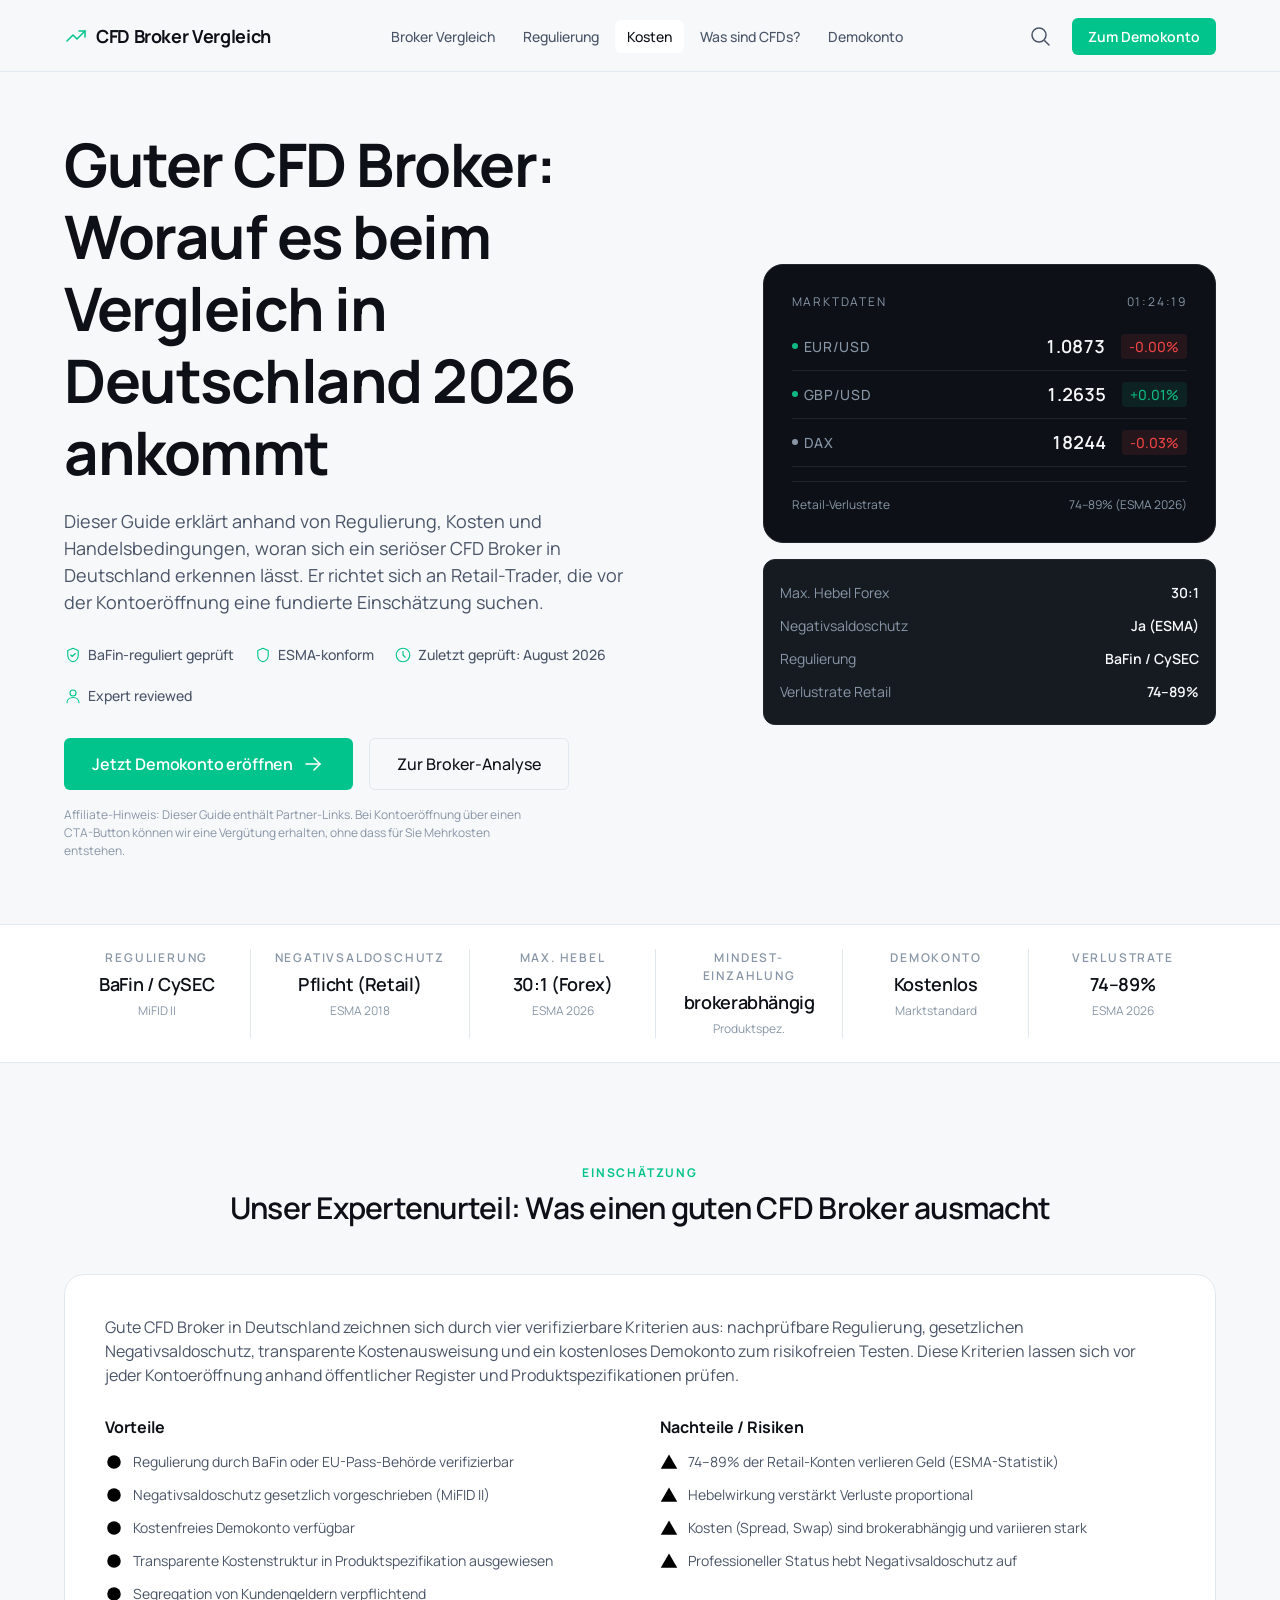
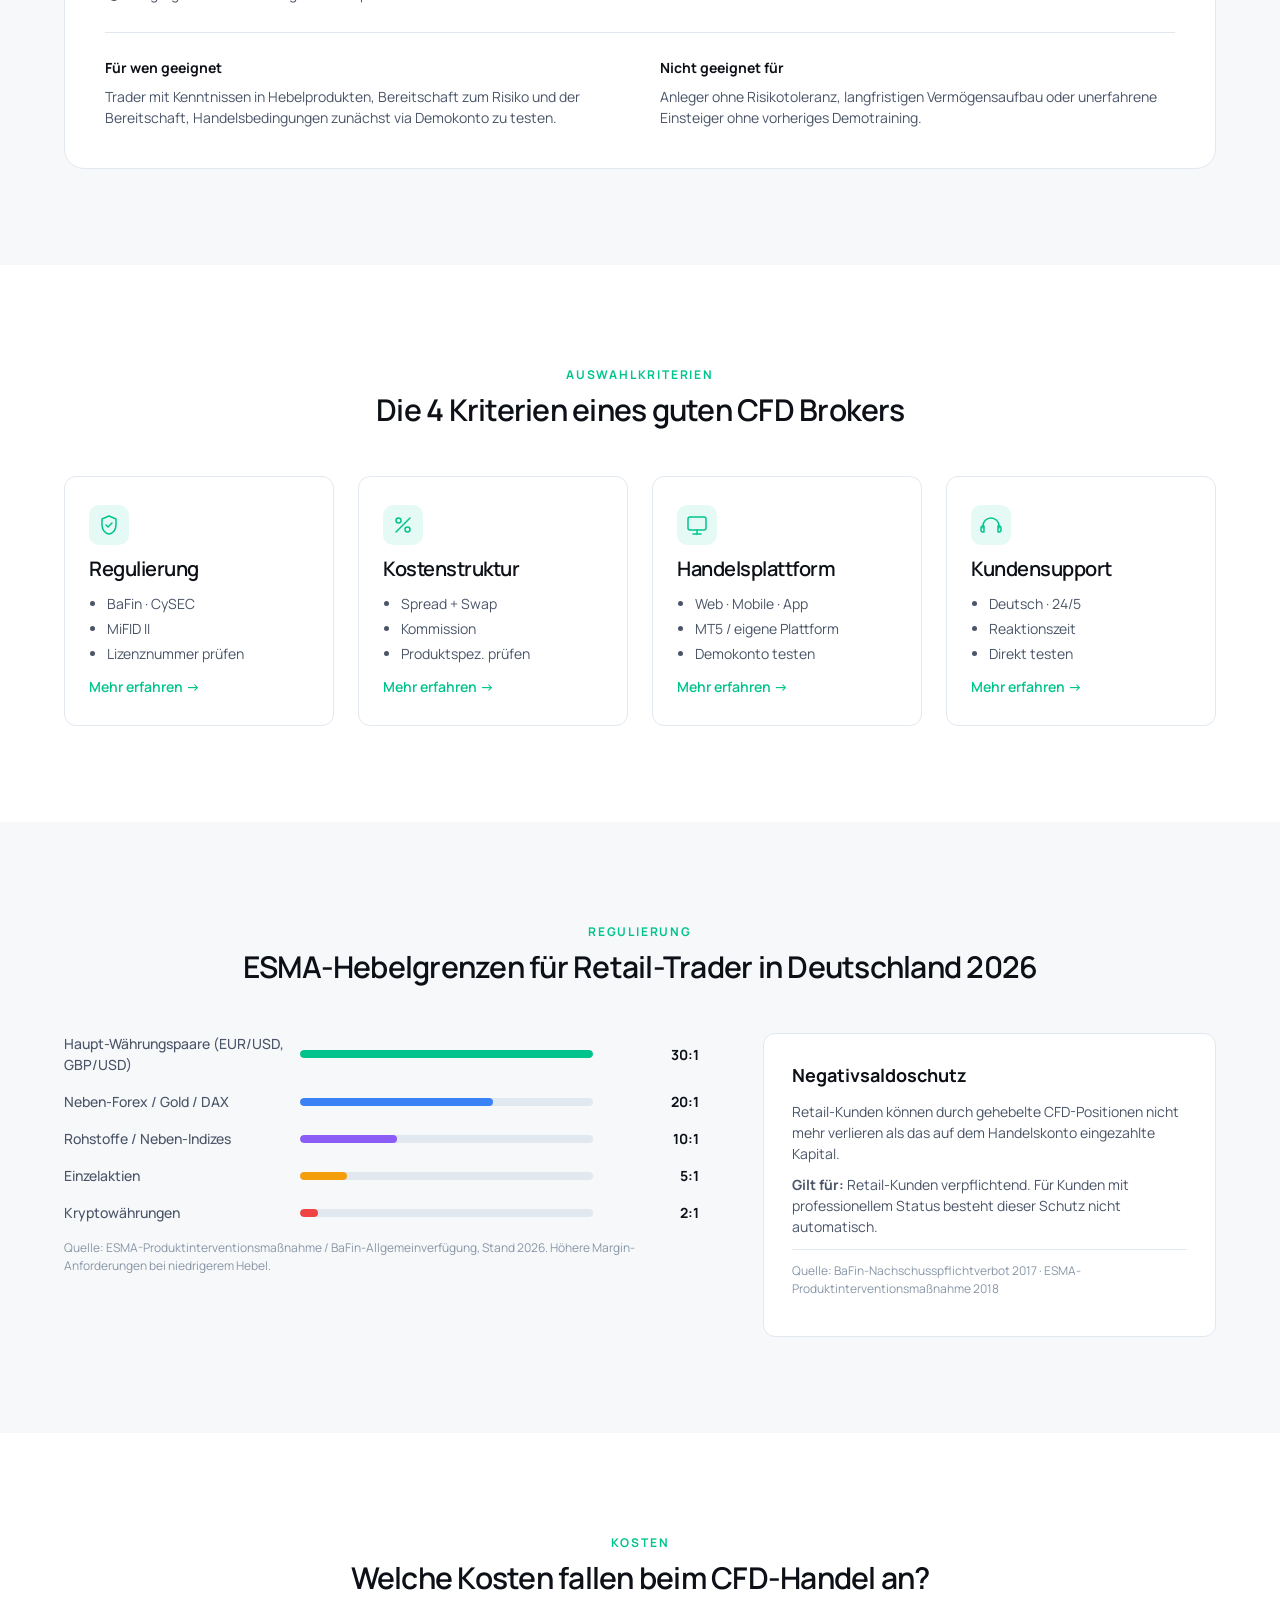
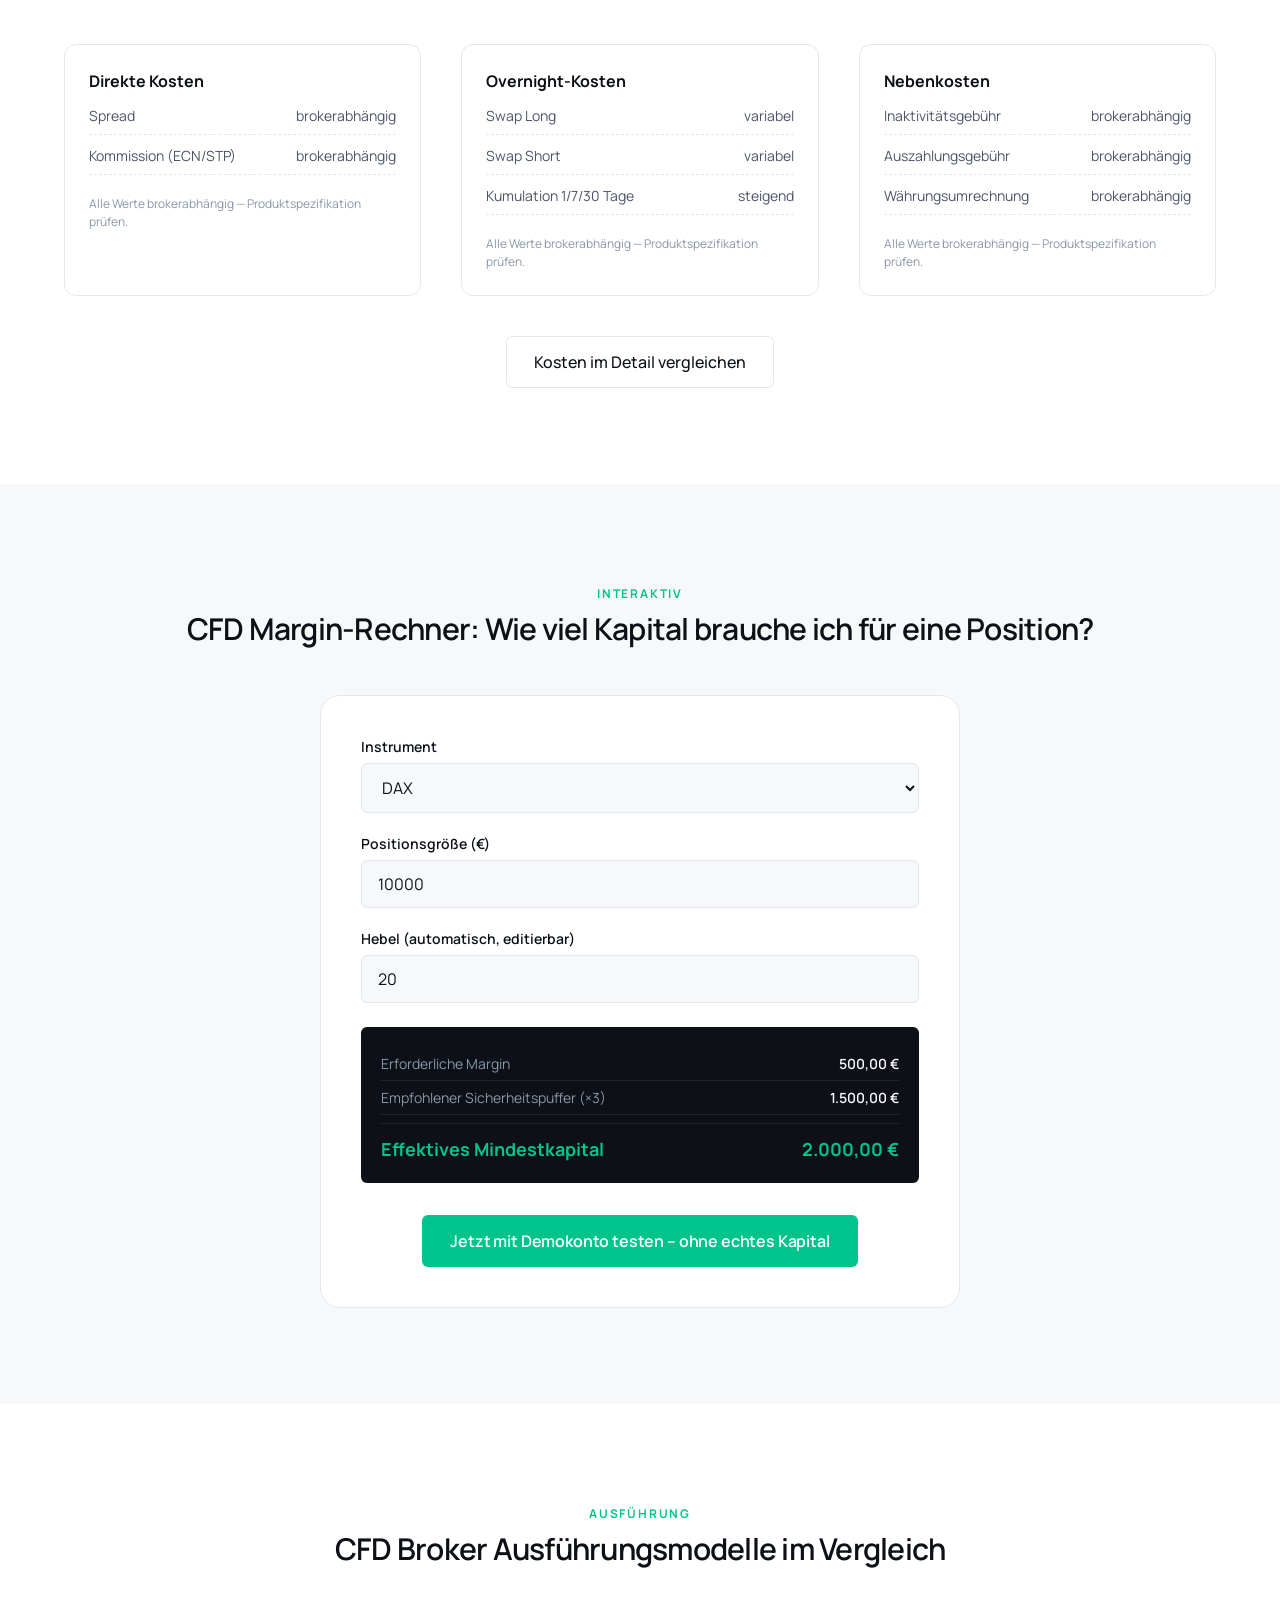
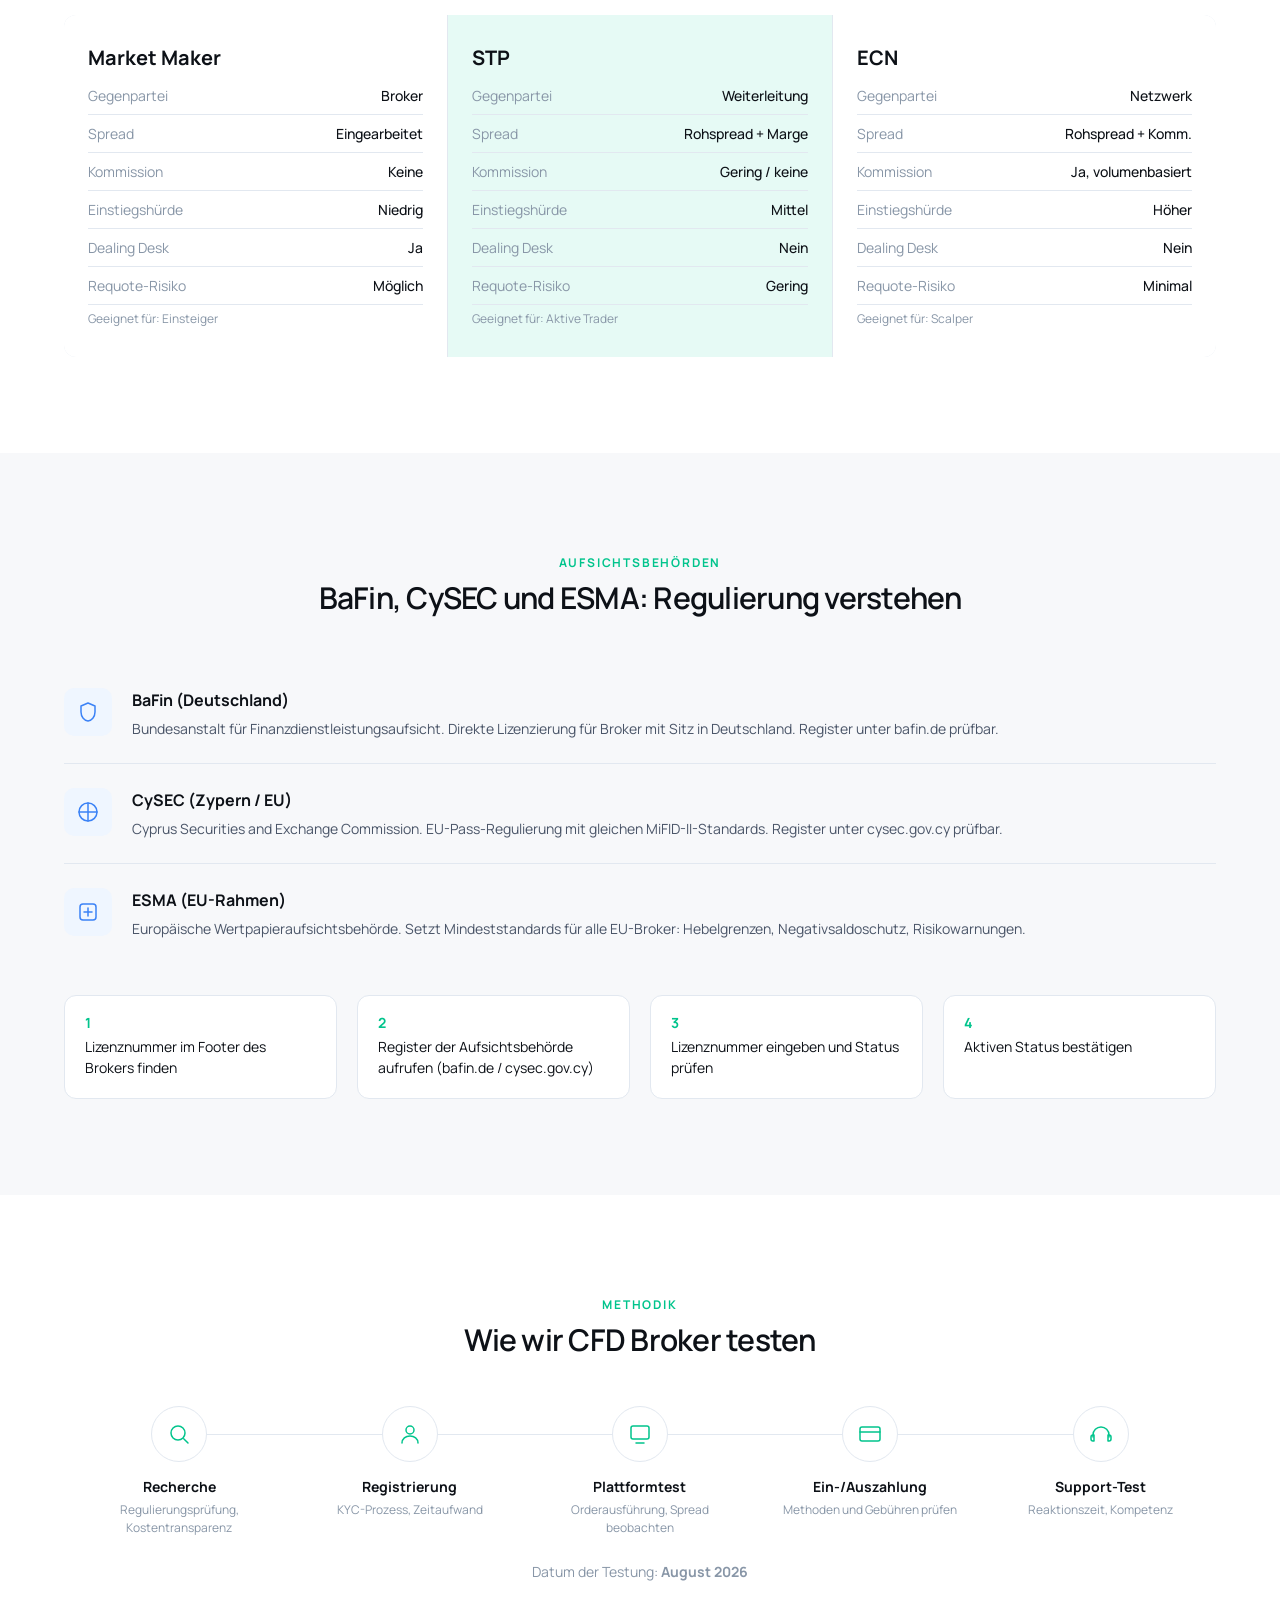
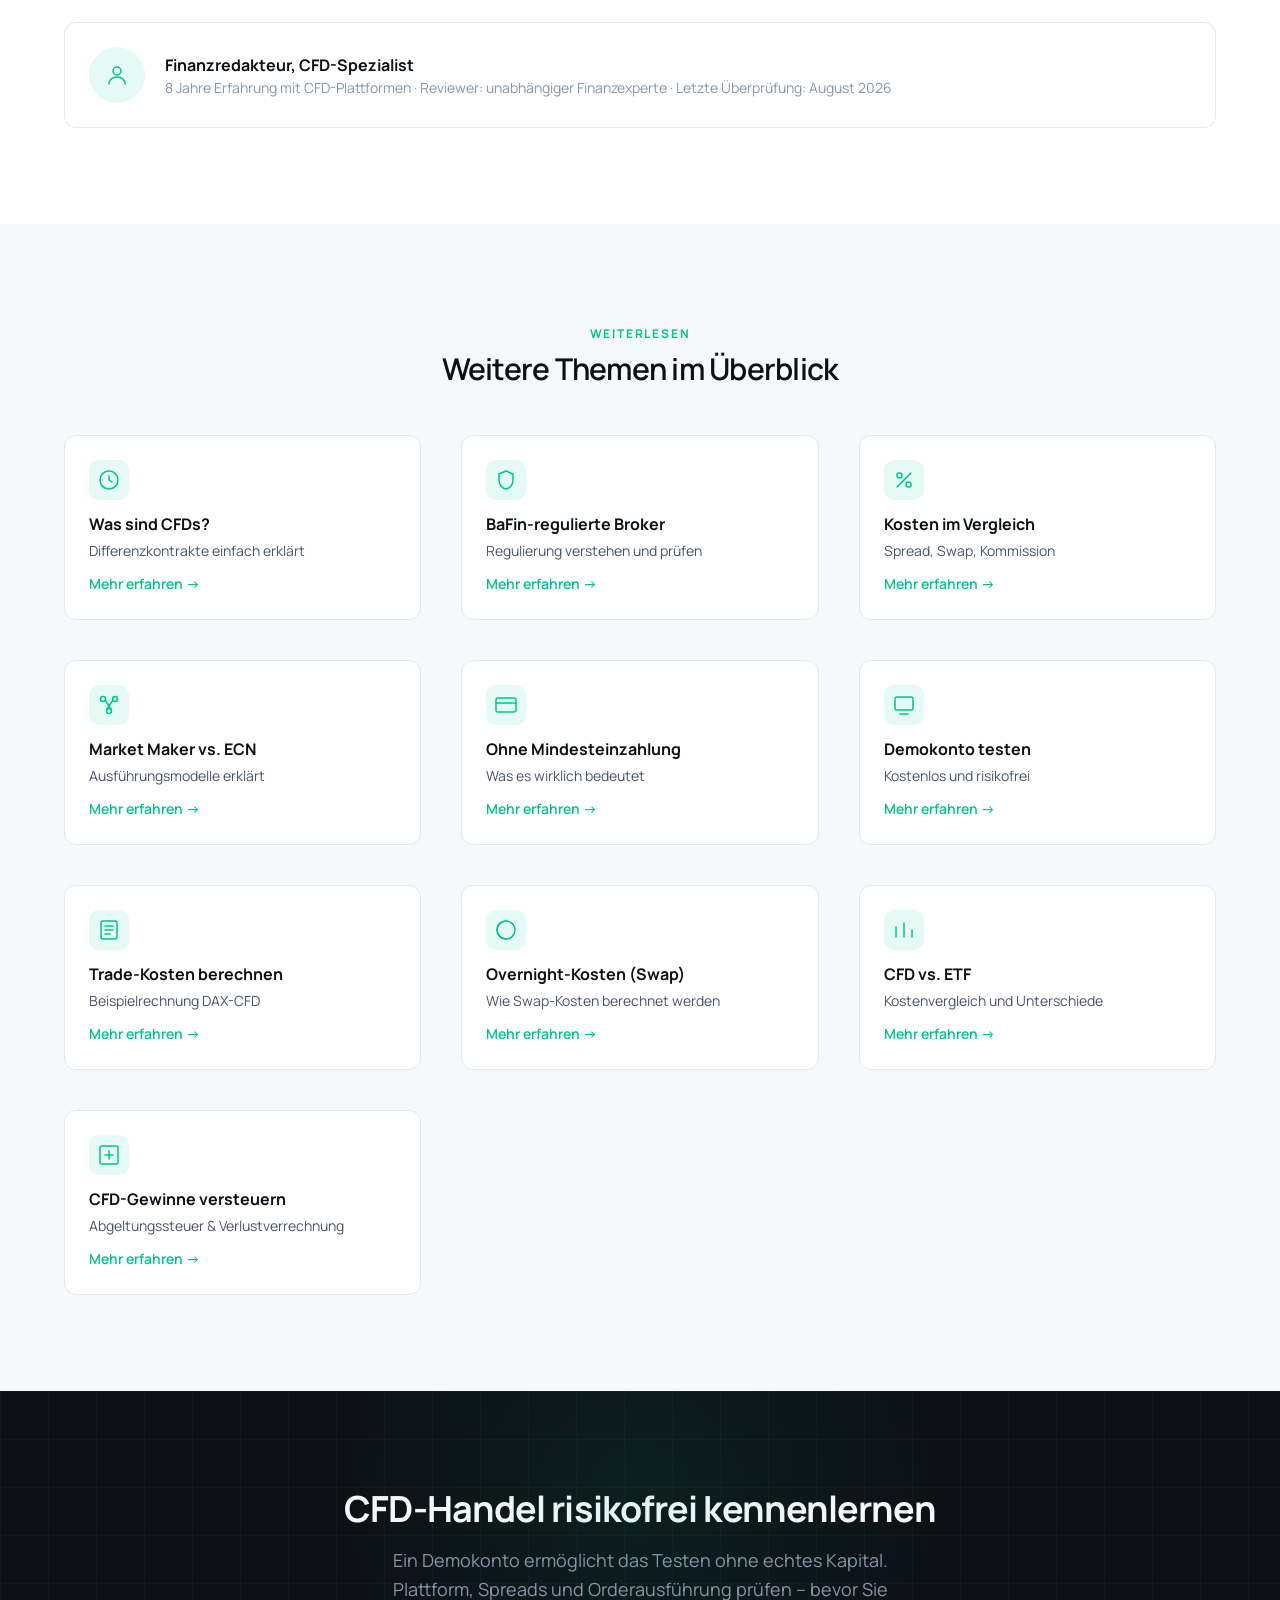
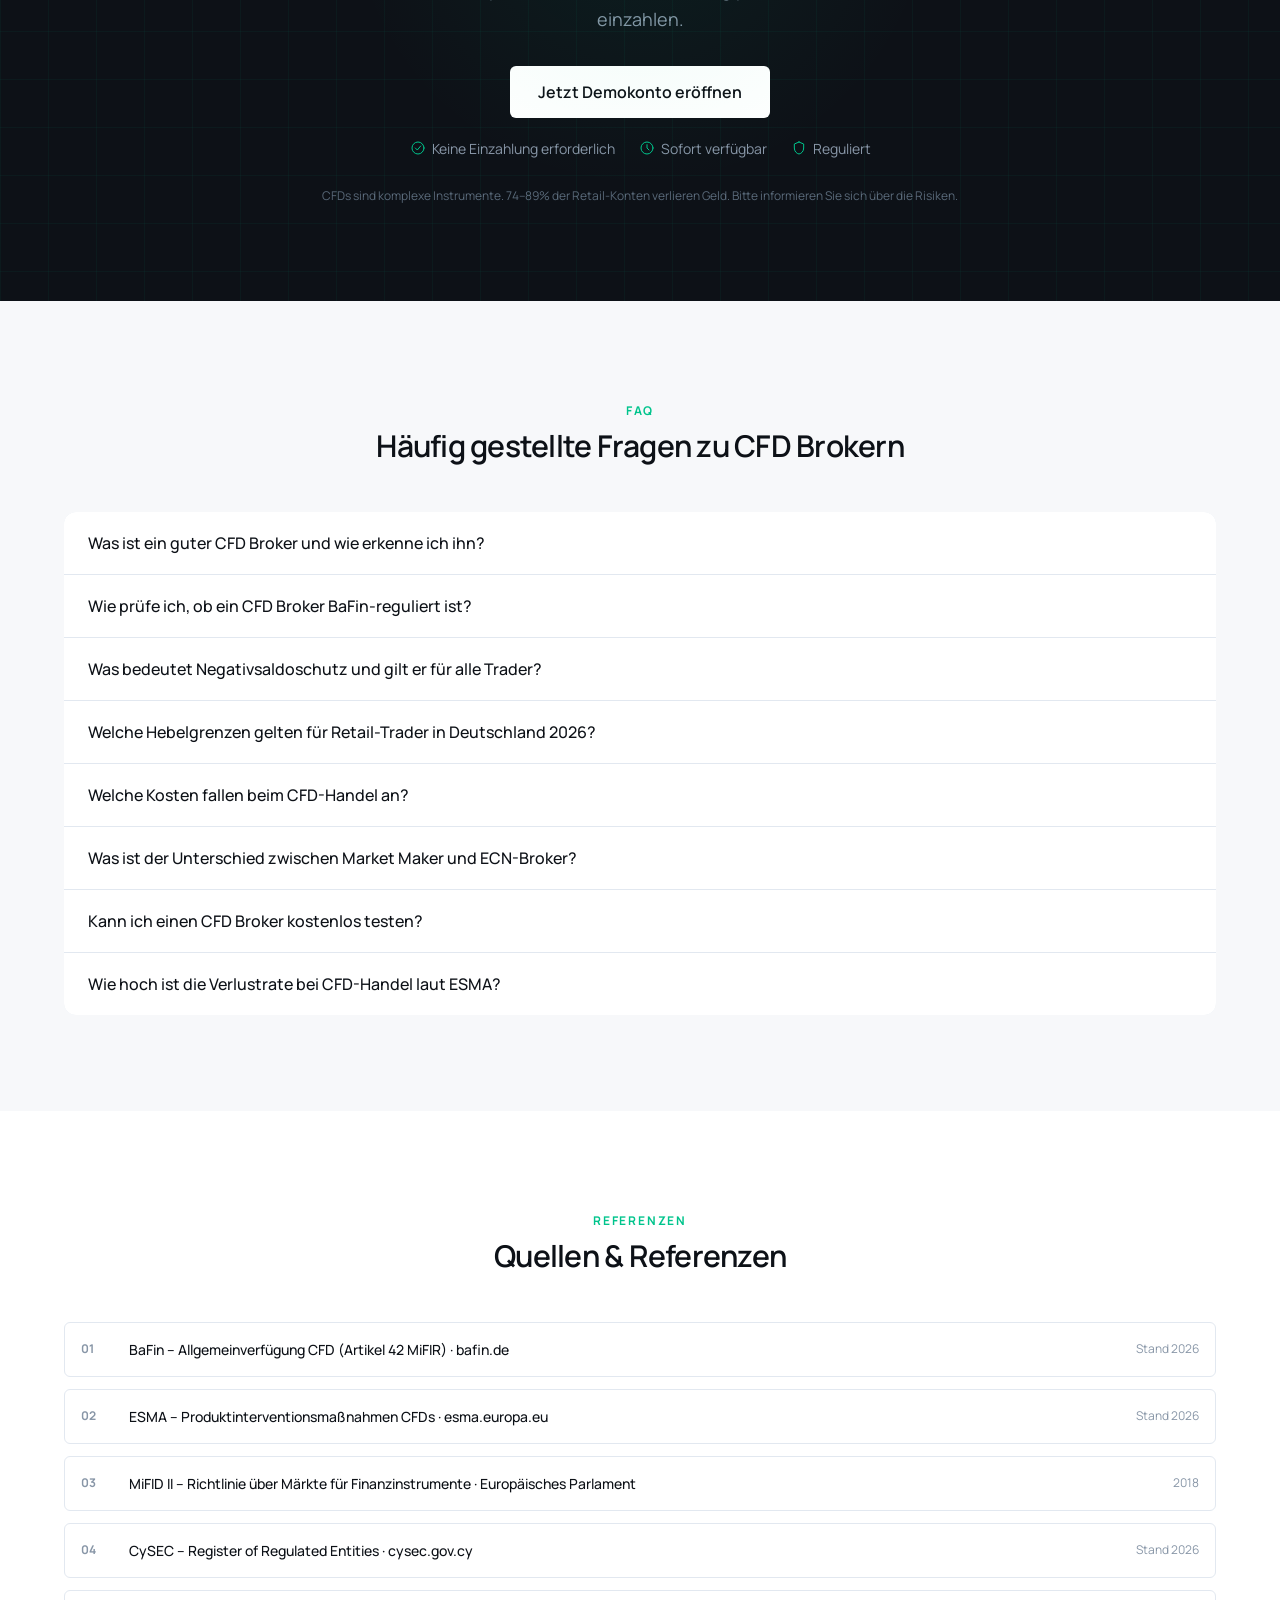
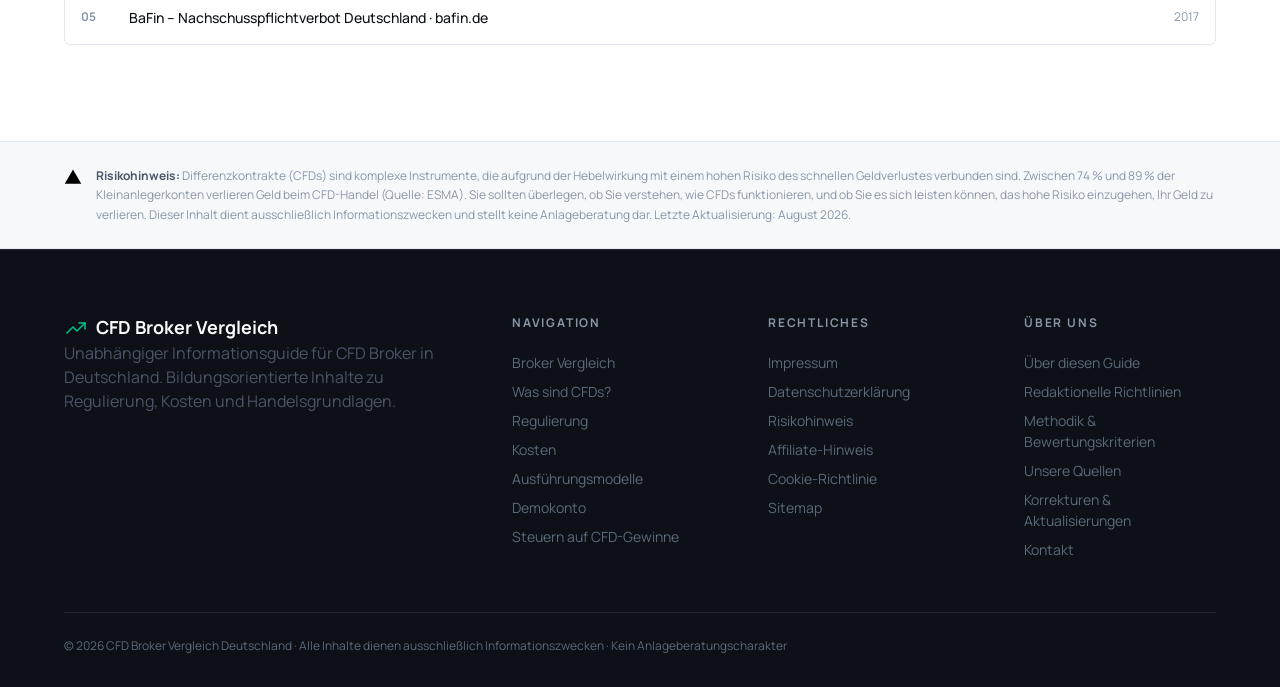
==== commit b5c9130b: "Add Google Analytics tag G-8XX99W57R1 to all pages Co-Authored-By: Claude Opus 5.5 <noreply@anthropi" ====
--- a/index.html
+++ b/index.html
@@ -1,6 +1,15 @@
 <!DOCTYPE html>
 <html lang="de">
 <head>
+<!-- Google tag (gtag.js) -->
+<script async src="https://www.googletagmanager.com/gtag/js?id=G-8XX99W57R1"></script>
+<script>
+  window.dataLayer = window.dataLayer || [];
+  function gtag(){dataLayer.push(arguments);}
+  gtag('js', new Date());
+
+  gtag('config', 'G-8XX99W57R1');
+</script>
 <meta charset="UTF-8">
 <meta name="viewport" content="width=device-width, initial-scale=1">
 <title>CFD Broker Vergleich Deutschland 2026 – Regulierung, Kosten & Sicherheit</title>
